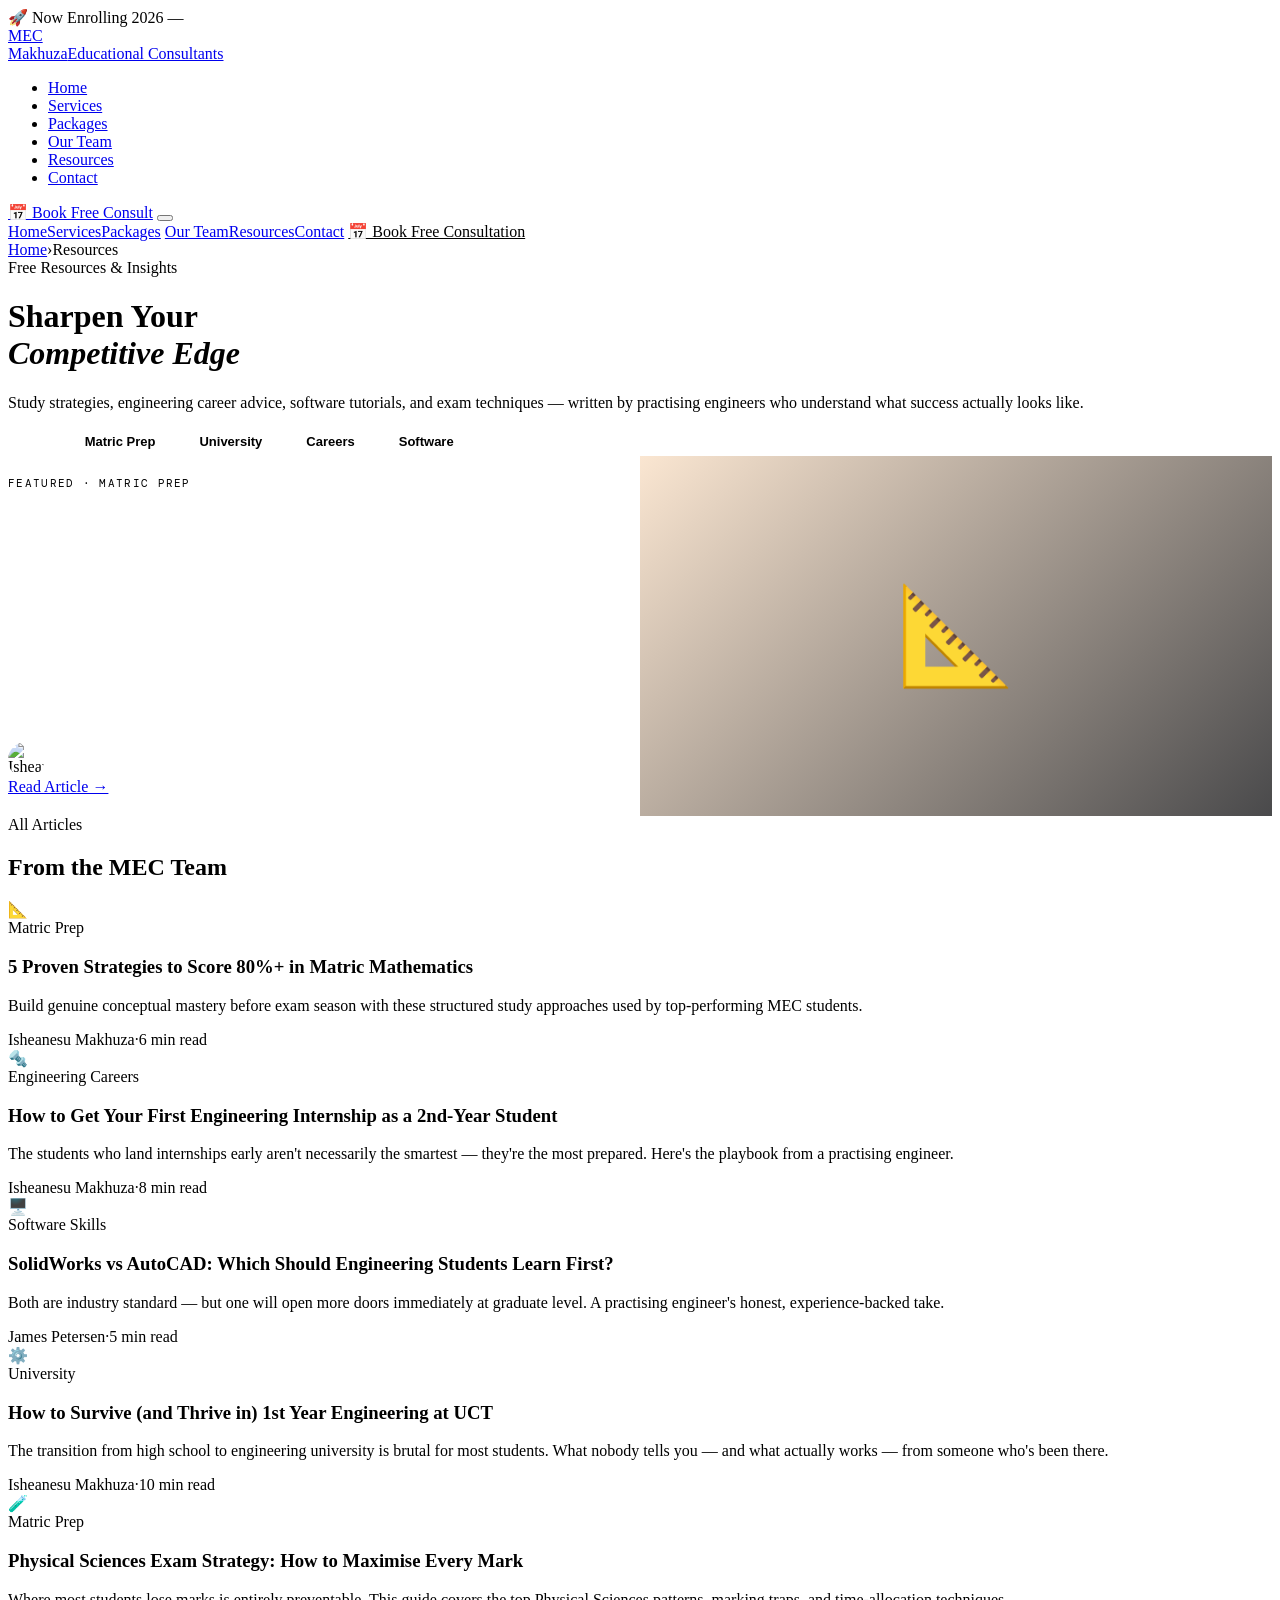
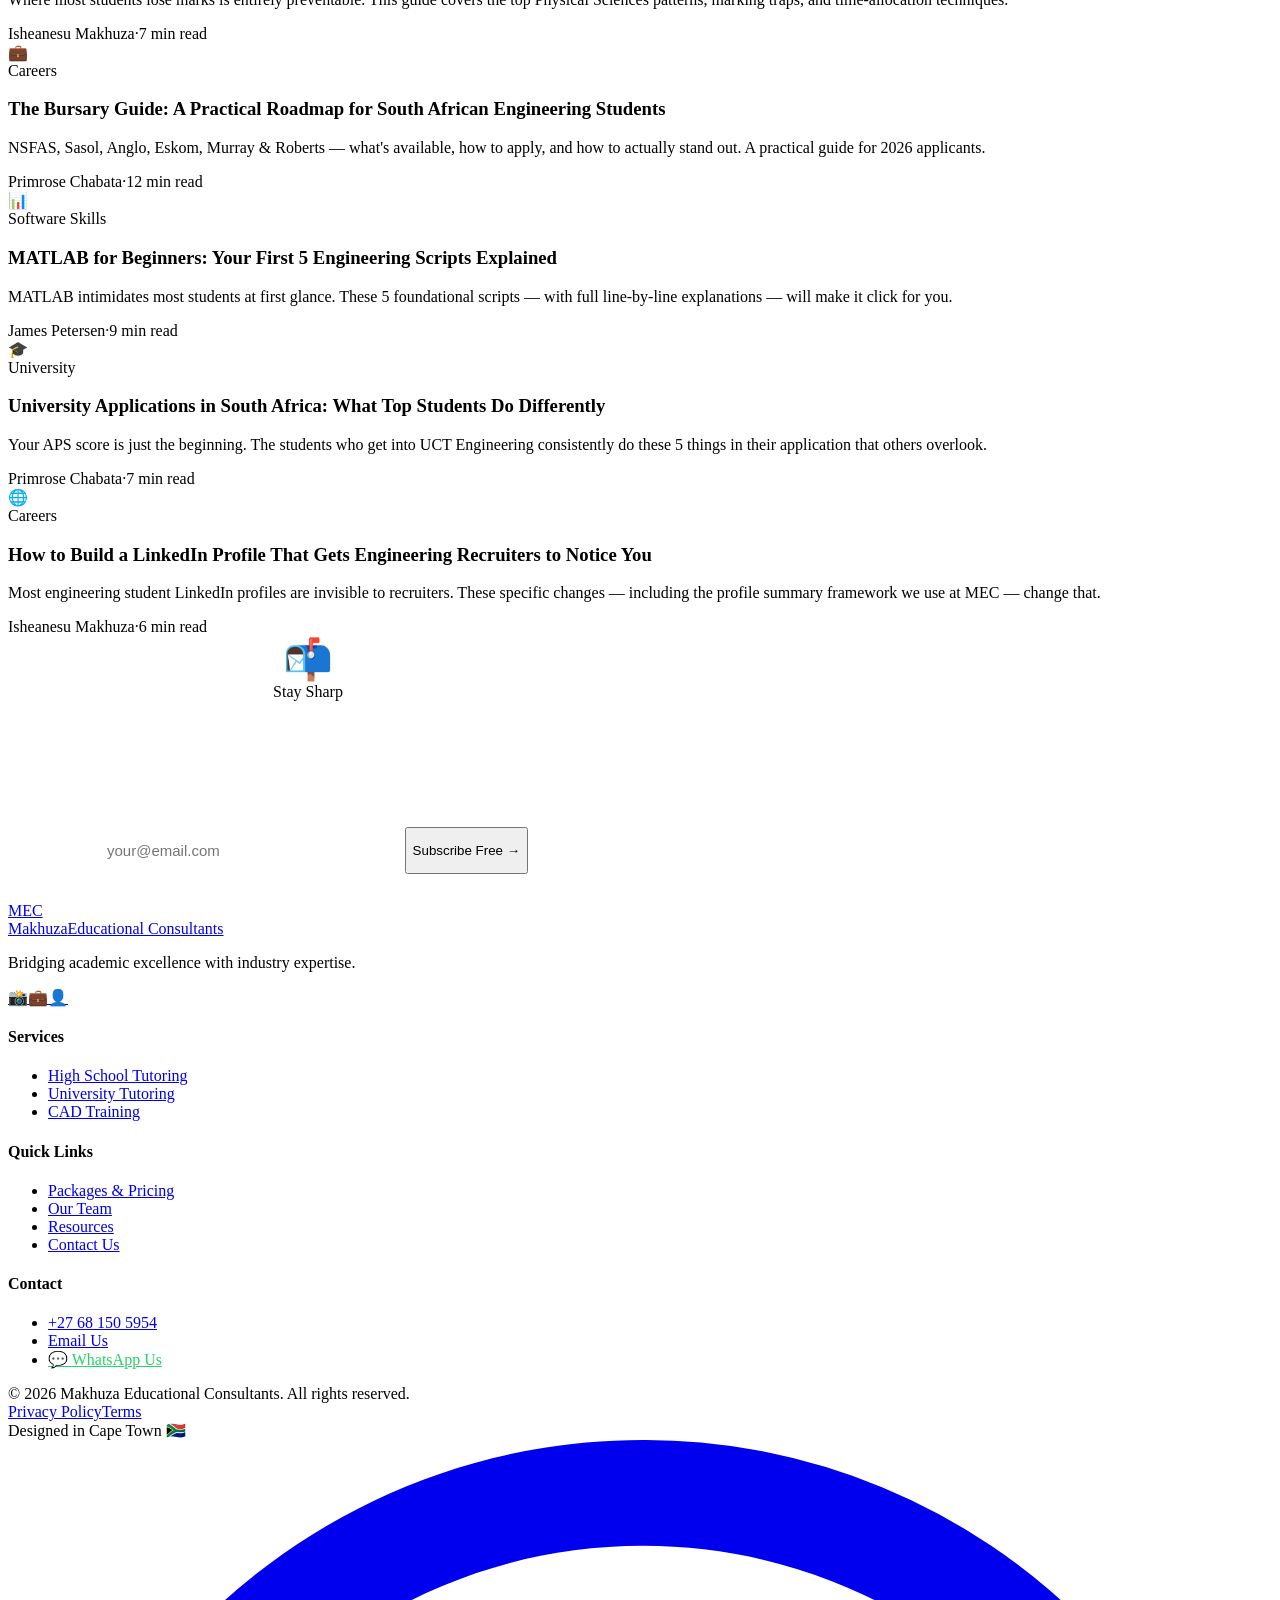
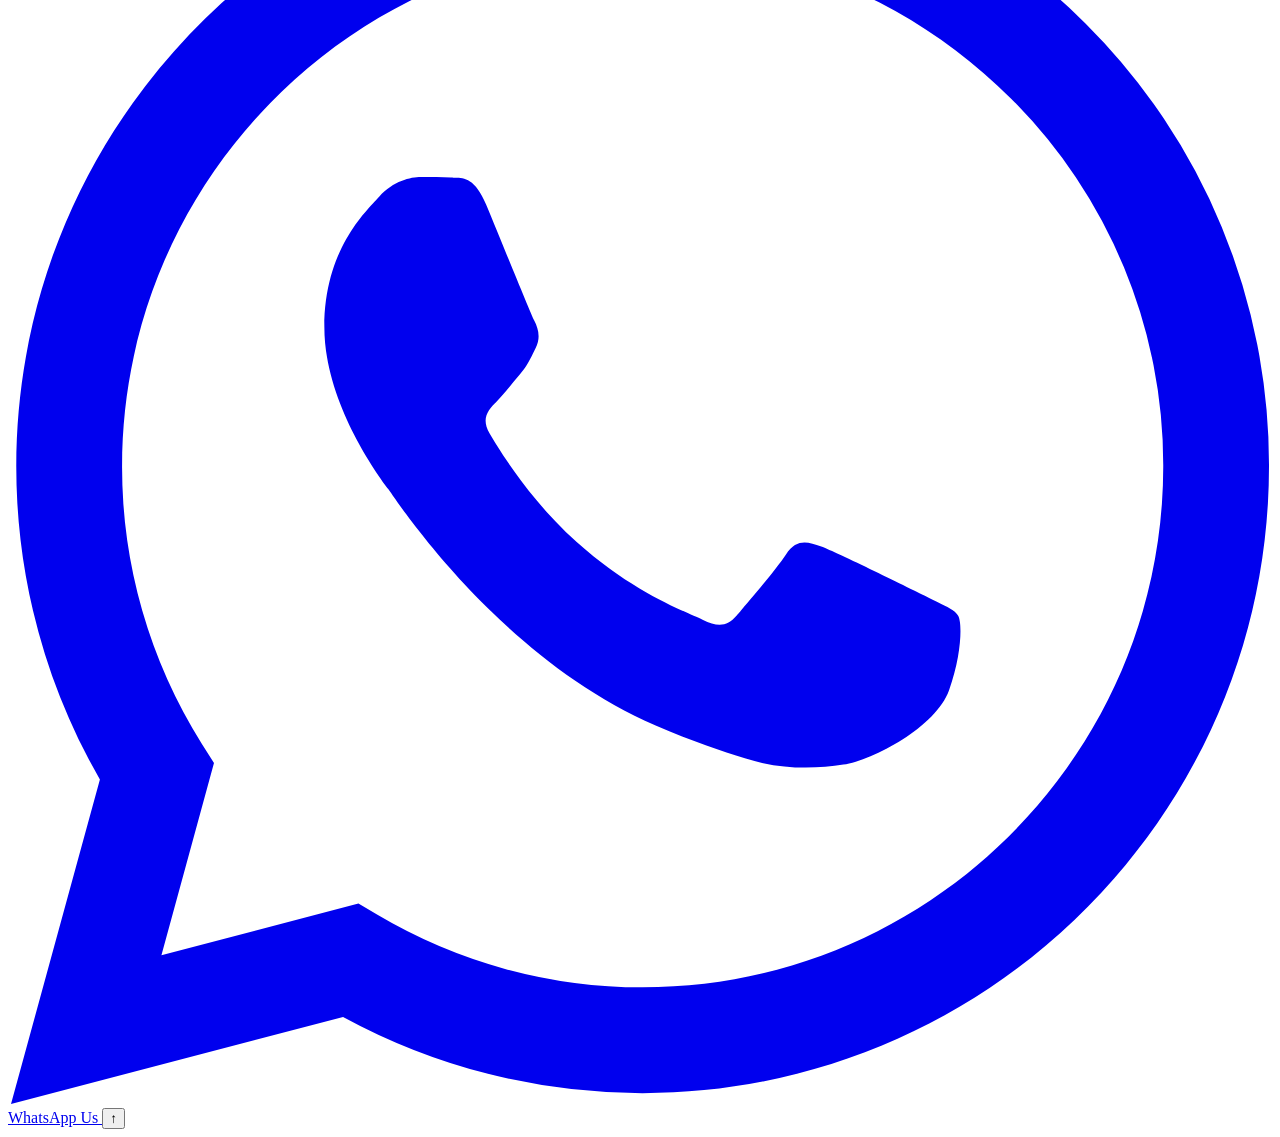
==== blog.html @ 006d5409 "Add files via upload" ====
<!DOCTYPE html>
<html lang="en">
<head>
  <meta charset="UTF-8" /><meta name="viewport" content="width=device-width, initial-scale=1.0" />
  <title>Resources &amp; Insights | Makhuza Educational Consultants — STEM Study Guides</title>
  <meta name="description" content="Free STEM study guides, engineering career advice, exam strategies, and CAD tutorials from the MEC team of practising engineers. Helping South African students achieve more." />
  <link rel="canonical" href="https://makhuzaeducational.com/blog.html" />
  <link rel="preconnect" href="https://fonts.googleapis.com" /><link rel="preconnect" href="https://fonts.gstatic.com" crossorigin />
  <link href="https://fonts.googleapis.com/css2?family=Cormorant+Garamond:ital,wght@0,300;0,400;0,600;0,700;1,400;1,600&family=DM+Sans:opsz,wght@9..40,300;9..40,400;9..40,500;9..40,600&family=DM+Mono:wght@400;500&display=swap" rel="stylesheet" />
  <link rel="stylesheet" href="assets/css/style.css" />
</head>
<body>

<div class="notice-bar">🚀 Now Enrolling 2026 — <a href="contact.html" style="color:white;font-weight:700;text-decoration:underline">Book your free consultation →</a></div>

<nav id="navbar" aria-label="Main navigation">
  <div class="container nav-inner">
    <a href="index.html" class="nav-logo"><span class="logo-mark">MEC</span><div class="logo-text"><span class="logo-name">Makhuza</span><span class="logo-tag">Educational Consultants</span></div></a>
    <ul class="nav-links" role="list">
      <li><a href="index.html">Home</a></li><li><a href="services.html">Services</a></li>
      <li><a href="packages.html">Packages</a></li><li><a href="team.html">Our Team</a></li>
      <li><a href="blog.html" class="active">Resources</a></li><li><a href="contact.html">Contact</a></li>
    </ul>
    <a href="contact.html" class="nav-cta">📅 Book Free Consult</a>
    <button class="nav-toggle" aria-label="Open menu"><span></span><span></span><span></span></button>
  </div>
</nav>
<div class="nav-drawer" role="dialog">
  <a href="index.html">Home</a><a href="services.html">Services</a><a href="packages.html">Packages</a>
  <a href="team.html">Our Team</a><a href="blog.html">Resources</a><a href="contact.html">Contact</a>
  <a href="contact.html" style="color:var(--amber);margin-top:1rem">📅 Book Free Consultation</a>
</div>

<main>

  <header class="page-header">
    <div class="container page-header-inner">
      <nav class="breadcrumb"><a href="index.html">Home</a><span class="breadcrumb-sep">›</span><span>Resources</span></nav>
      <span class="label">Free Resources &amp; Insights</span>
      <h1>Sharpen Your<br><em style="font-style:italic;color:var(--amber)">Competitive Edge</em></h1>
      <p>Study strategies, engineering career advice, software tutorials, and exam techniques — written by practising engineers who understand what success actually looks like.</p>
    </div>
  </header>

  <!-- FILTER TAGS -->
  <div style="background:var(--white);border-bottom:1px solid var(--border);padding:var(--s2) 0;position:sticky;top:65px;z-index:100">
    <div class="container" style="display:flex;align-items:center;gap:0.75rem;flex-wrap:wrap">
      <button onclick="filterPosts('all')" class="blog-filter active" style="padding:0.4rem 1rem;border-radius:var(--r-full);border:1.5px solid var(--border);font-size:0.8125rem;font-weight:600;cursor:pointer;background:var(--charcoal);color:white;transition:all var(--t)">All</button>
      <button onclick="filterPosts('matric')" class="blog-filter" style="padding:0.4rem 1rem;border-radius:var(--r-full);border:1.5px solid var(--border);font-size:0.8125rem;font-weight:600;cursor:pointer;background:white;color:var(--text);transition:all var(--t)">Matric Prep</button>
      <button onclick="filterPosts('university')" class="blog-filter" style="padding:0.4rem 1rem;border-radius:var(--r-full);border:1.5px solid var(--border);font-size:0.8125rem;font-weight:600;cursor:pointer;background:white;color:var(--text);transition:all var(--t)">University</button>
      <button onclick="filterPosts('career')" class="blog-filter" style="padding:0.4rem 1rem;border-radius:var(--r-full);border:1.5px solid var(--border);font-size:0.8125rem;font-weight:600;cursor:pointer;background:white;color:var(--text);transition:all var(--t)">Careers</button>
      <button onclick="filterPosts('software')" class="blog-filter" style="padding:0.4rem 1rem;border-radius:var(--r-full);border:1.5px solid var(--border);font-size:0.8125rem;font-weight:600;cursor:pointer;background:white;color:var(--text);transition:all var(--t)">Software</button>
    </div>
  </div>

  <!-- FEATURED ARTICLE -->
  <section class="section section--cream" aria-label="Featured article">
    <div class="container">
      <div class="reveal" style="background:var(--charcoal);border-radius:var(--r-xl);overflow:hidden;display:grid;grid-template-columns:1fr 1fr;min-height:360px">
        <div style="padding:var(--s6);display:flex;flex-direction:column;justify-content:center;gap:var(--s3)">
          <span style="font-family:'DM Mono',monospace;font-size:0.68rem;letter-spacing:0.12em;text-transform:uppercase;color:var(--amber)">Featured · Matric Prep</span>
          <h2 style="color:white;font-size:clamp(1.5rem,3vw,2.2rem)">5 Proven Strategies to Score 80%+ in Matric Mathematics</h2>
          <p style="color:rgba(255,255,255,0.65);line-height:1.7">Stop memorising — start understanding. These structured approaches help students build genuine conceptual mastery before exam season. Written by a UCT-trained engineer who has tutored 200+ students through exactly this challenge.</p>
          <div style="display:flex;align-items:center;gap:var(--s2)">
            <div style="width:36px;height:36px;border-radius:50%;overflow:hidden;background:var(--amber-light)"><img src="https://uploads.onecompiler.io/43n2x9c7u/43n4auxuh/WhatsApp%20Image%202025-06-18%20at%2007.31.44_c8cdc1a1.jpg" alt="Isheanesu Makhuza" style="width:100%;height:100%;object-fit:cover" /></div>
            <div style="font-size:0.8rem"><div style="color:white;font-weight:600">Isheanesu Makhuza</div><div style="color:rgba(255,255,255,0.5)">6 min read · 2026</div></div>
          </div>
          <a href="#" class="btn btn--primary" style="width:fit-content">Read Article →</a>
        </div>
        <div style="background:linear-gradient(135deg,rgba(232,130,26,0.2),rgba(28,28,30,0.8));display:flex;align-items:center;justify-content:center;font-size:6rem">📐</div>
      </div>
    </div>
  </section>

  <!-- ALL ARTICLES GRID -->
  <section class="section" aria-labelledby="articles-heading">
    <div class="container">
      <div class="section-header reveal">
        <span class="label">All Articles</span>
        <div class="section-rule"></div>
        <h2 id="articles-heading">From the MEC Team</h2>
      </div>

      <div class="grid-3" id="blogGrid">

        <article class="blog-card reveal" data-delay="1" data-category="matric">
          <div class="blog-thumb">📐</div>
          <div class="blog-body">
            <span class="blog-tag">Matric Prep</span>
            <h3>5 Proven Strategies to Score 80%+ in Matric Mathematics</h3>
            <p>Build genuine conceptual mastery before exam season with these structured study approaches used by top-performing MEC students.</p>
            <div class="blog-meta"><span>Isheanesu Makhuza</span><span>·</span><span>6 min read</span></div>
          </div>
        </article>

        <article class="blog-card reveal" data-delay="2" data-category="career">
          <div class="blog-thumb">🔩</div>
          <div class="blog-body">
            <span class="blog-tag">Engineering Careers</span>
            <h3>How to Get Your First Engineering Internship as a 2nd-Year Student</h3>
            <p>The students who land internships early aren't necessarily the smartest — they're the most prepared. Here's the playbook from a practising engineer.</p>
            <div class="blog-meta"><span>Isheanesu Makhuza</span><span>·</span><span>8 min read</span></div>
          </div>
        </article>

        <article class="blog-card reveal" data-delay="3" data-category="software">
          <div class="blog-thumb">🖥️</div>
          <div class="blog-body">
            <span class="blog-tag">Software Skills</span>
            <h3>SolidWorks vs AutoCAD: Which Should Engineering Students Learn First?</h3>
            <p>Both are industry standard — but one will open more doors immediately at graduate level. A practising engineer's honest, experience-backed take.</p>
            <div class="blog-meta"><span>James Petersen</span><span>·</span><span>5 min read</span></div>
          </div>
        </article>

        <article class="blog-card reveal" data-delay="4" data-category="university">
          <div class="blog-thumb">⚙️</div>
          <div class="blog-body">
            <span class="blog-tag">University</span>
            <h3>How to Survive (and Thrive in) 1st Year Engineering at UCT</h3>
            <p>The transition from high school to engineering university is brutal for most students. What nobody tells you — and what actually works — from someone who's been there.</p>
            <div class="blog-meta"><span>Isheanesu Makhuza</span><span>·</span><span>10 min read</span></div>
          </div>
        </article>

        <article class="blog-card reveal" data-delay="5" data-category="matric">
          <div class="blog-thumb">🧪</div>
          <div class="blog-body">
            <span class="blog-tag">Matric Prep</span>
            <h3>Physical Sciences Exam Strategy: How to Maximise Every Mark</h3>
            <p>Where most students lose marks is entirely preventable. This guide covers the top Physical Sciences patterns, marking traps, and time-allocation techniques.</p>
            <div class="blog-meta"><span>Isheanesu Makhuza</span><span>·</span><span>7 min read</span></div>
          </div>
        </article>

        <article class="blog-card reveal" data-delay="6" data-category="career">
          <div class="blog-thumb">💼</div>
          <div class="blog-body">
            <span class="blog-tag">Careers</span>
            <h3>The Bursary Guide: A Practical Roadmap for South African Engineering Students</h3>
            <p>NSFAS, Sasol, Anglo, Eskom, Murray &amp; Roberts — what's available, how to apply, and how to actually stand out. A practical guide for 2026 applicants.</p>
            <div class="blog-meta"><span>Primrose Chabata</span><span>·</span><span>12 min read</span></div>
          </div>
        </article>

        <article class="blog-card reveal" data-delay="1" data-category="software">
          <div class="blog-thumb">📊</div>
          <div class="blog-body">
            <span class="blog-tag">Software Skills</span>
            <h3>MATLAB for Beginners: Your First 5 Engineering Scripts Explained</h3>
            <p>MATLAB intimidates most students at first glance. These 5 foundational scripts — with full line-by-line explanations — will make it click for you.</p>
            <div class="blog-meta"><span>James Petersen</span><span>·</span><span>9 min read</span></div>
          </div>
        </article>

        <article class="blog-card reveal" data-delay="2" data-category="university">
          <div class="blog-thumb">🎓</div>
          <div class="blog-body">
            <span class="blog-tag">University</span>
            <h3>University Applications in South Africa: What Top Students Do Differently</h3>
            <p>Your APS score is just the beginning. The students who get into UCT Engineering consistently do these 5 things in their application that others overlook.</p>
            <div class="blog-meta"><span>Primrose Chabata</span><span>·</span><span>7 min read</span></div>
          </div>
        </article>

        <article class="blog-card reveal" data-delay="3" data-category="career">
          <div class="blog-thumb">🌐</div>
          <div class="blog-body">
            <span class="blog-tag">Careers</span>
            <h3>How to Build a LinkedIn Profile That Gets Engineering Recruiters to Notice You</h3>
            <p>Most engineering student LinkedIn profiles are invisible to recruiters. These specific changes — including the profile summary framework we use at MEC — change that.</p>
            <div class="blog-meta"><span>Isheanesu Makhuza</span><span>·</span><span>6 min read</span></div>
          </div>
        </article>

      </div>
    </div>
  </section>

  <!-- NEWSLETTER CTA -->
  <section class="section section--dark" style="padding-block:var(--s6)" aria-label="Newsletter signup">
    <div class="container" style="max-width:600px;text-align:center">
      <div class="reveal">
        <div style="font-size:2.5rem;margin-bottom:var(--s2)">📬</div>
        <span class="label">Stay Sharp</span>
        <h2 style="color:white;margin-bottom:var(--s2)">Get Free Study Resources<br>Straight to Your Inbox</h2>
        <p style="color:rgba(255,255,255,0.65);margin-bottom:var(--s4)">Join 500+ students and parents who receive our monthly study guides, exam prep tips, and career insights — all free, from practising engineers.</p>
        <div style="display:flex;gap:0.75rem;max-width:440px;margin-inline:auto;flex-wrap:wrap">
          <input type="email" placeholder="your@email.com" style="flex:1;min-width:220px;padding:0.875rem 1.125rem;border-radius:var(--r-full);border:1.5px solid rgba(255,255,255,0.2);background:rgba(255,255,255,0.08);color:white;font-size:0.9375rem;outline:none" />
          <button class="btn btn--primary" style="white-space:nowrap" onclick="alert('Thank you! You\'ll receive our next guide shortly.')">Subscribe Free →</button>
        </div>
        <p style="font-size:0.78rem;color:rgba(255,255,255,0.35);margin-top:var(--s2)">No spam. Unsubscribe anytime. We respect your inbox.</p>
      </div>
    </div>
  </section>

</main>

<footer aria-label="Site footer">
  <div class="container">
    <div class="footer-top">
      <div class="footer-brand">
        <a href="index.html" class="nav-logo"><span class="logo-mark">MEC</span><div class="logo-text"><span class="logo-name">Makhuza</span><span class="logo-tag">Educational Consultants</span></div></a>
        <p>Bridging academic excellence with industry expertise.</p>
        <div class="footer-social"><a href="#" aria-label="Instagram">📸</a><a href="#" aria-label="LinkedIn">💼</a><a href="#" aria-label="Facebook">👤</a></div>
      </div>
      <div class="footer-col"><h4>Services</h4><ul><li><a href="services.html">High School Tutoring</a></li><li><a href="services.html">University Tutoring</a></li><li><a href="services.html">CAD Training</a></li></ul></div>
      <div class="footer-col"><h4>Quick Links</h4><ul><li><a href="packages.html">Packages &amp; Pricing</a></li><li><a href="team.html">Our Team</a></li><li><a href="blog.html">Resources</a></li><li><a href="contact.html">Contact Us</a></li></ul></div>
      <div class="footer-col"><h4>Contact</h4><ul><li><a href="tel:+27681505954">+27 68 150 5954</a></li><li><a href="mailto:i.makhuza@rktconsultants.com">Email Us</a></li><li><a href="https://wa.me/27681505954" style="color:#25D366">💬 WhatsApp Us</a></li></ul></div>
    </div>
    <div class="footer-bottom">
      <span>© 2026 Makhuza Educational Consultants. All rights reserved.</span>
      <div style="display:flex;gap:var(--s3)"><a href="#">Privacy Policy</a><a href="#">Terms</a></div>
      <span>Designed in Cape Town 🇿🇦</span>
    </div>
  </div>
</footer>

<a href="https://wa.me/27681505954?text=Hi%2C%20I'd%20like%20to%20enquire%20about%20MEC%20tutoring." class="whatsapp-float" target="_blank" rel="noopener" aria-label="Chat on WhatsApp">
  <svg viewBox="0 0 24 24" fill="currentColor"><path d="M17.472 14.382c-.297-.149-1.758-.867-2.03-.967-.273-.099-.471-.148-.67.15-.197.297-.767.966-.94 1.164-.173.199-.347.223-.644.075-.297-.15-1.255-.463-2.39-1.475-.883-.788-1.48-1.761-1.653-2.059-.173-.297-.018-.458.13-.606.134-.133.298-.347.446-.52.149-.174.198-.298.298-.497.099-.198.05-.371-.025-.52-.075-.149-.669-1.612-.916-2.207-.242-.579-.487-.5-.669-.51-.173-.008-.371-.01-.57-.01-.198 0-.52.074-.792.372-.272.297-1.04 1.016-1.04 2.479 0 1.462 1.065 2.875 1.213 3.074.149.198 2.096 3.2 5.077 4.487.709.306 1.262.489 1.694.625.712.227 1.36.195 1.871.118.571-.085 1.758-.719 2.006-1.413.248-.694.248-1.289.173-1.413-.074-.124-.272-.198-.57-.347m-5.421 7.403h-.004a9.87 9.87 0 01-5.031-1.378l-.361-.214-3.741.982.998-3.648-.235-.374a9.86 9.86 0 01-1.51-5.26c.001-5.45 4.436-9.884 9.888-9.884 2.64 0 5.122 1.03 6.988 2.898a9.825 9.825 0 012.893 6.994c-.003 5.45-4.437 9.884-9.885 9.884m8.413-18.297A11.815 11.815 0 0012.05 0C5.495 0 .16 5.335.157 11.892c0 2.096.547 4.142 1.588 5.945L.057 24l6.305-1.654a11.882 11.882 0 005.683 1.448h.005c6.554 0 11.89-5.335 11.893-11.893a11.821 11.821 0 00-3.48-8.413Z"/></svg>
  WhatsApp Us
</a>
<button class="back-top" aria-label="Back to top">↑</button>
<script>
// Blog category filter
function filterPosts(category) {
  document.querySelectorAll('.blog-filter').forEach(b => {
    b.style.background = 'white'; b.style.color = 'var(--text)'; b.classList.remove('active');
  });
  event.target.style.background = 'var(--charcoal)'; event.target.style.color = 'white';
  document.querySelectorAll('#blogGrid article').forEach(card => {
    card.style.display = (category === 'all' || card.dataset.category === category) ? '' : 'none';
  });
}
</script>
<script src="assets/js/main.js" defer></script>
</body>
</html>
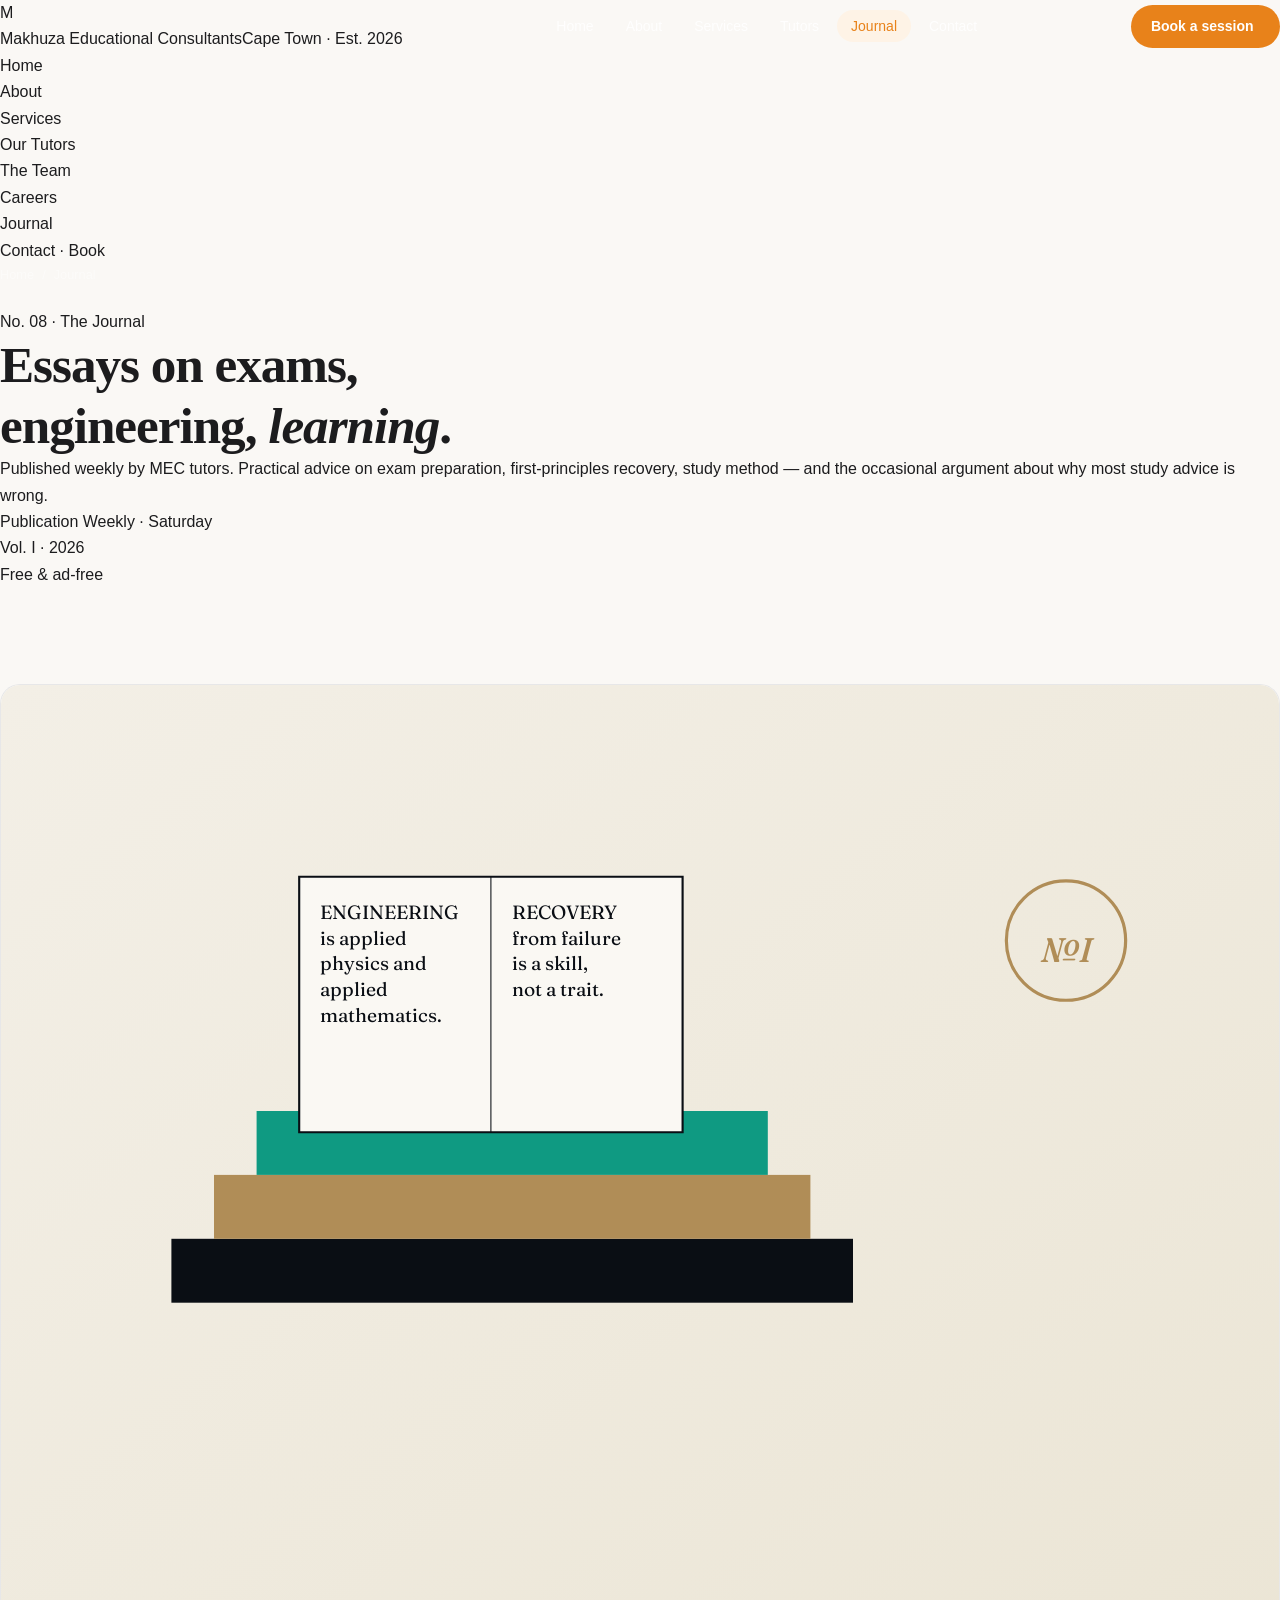
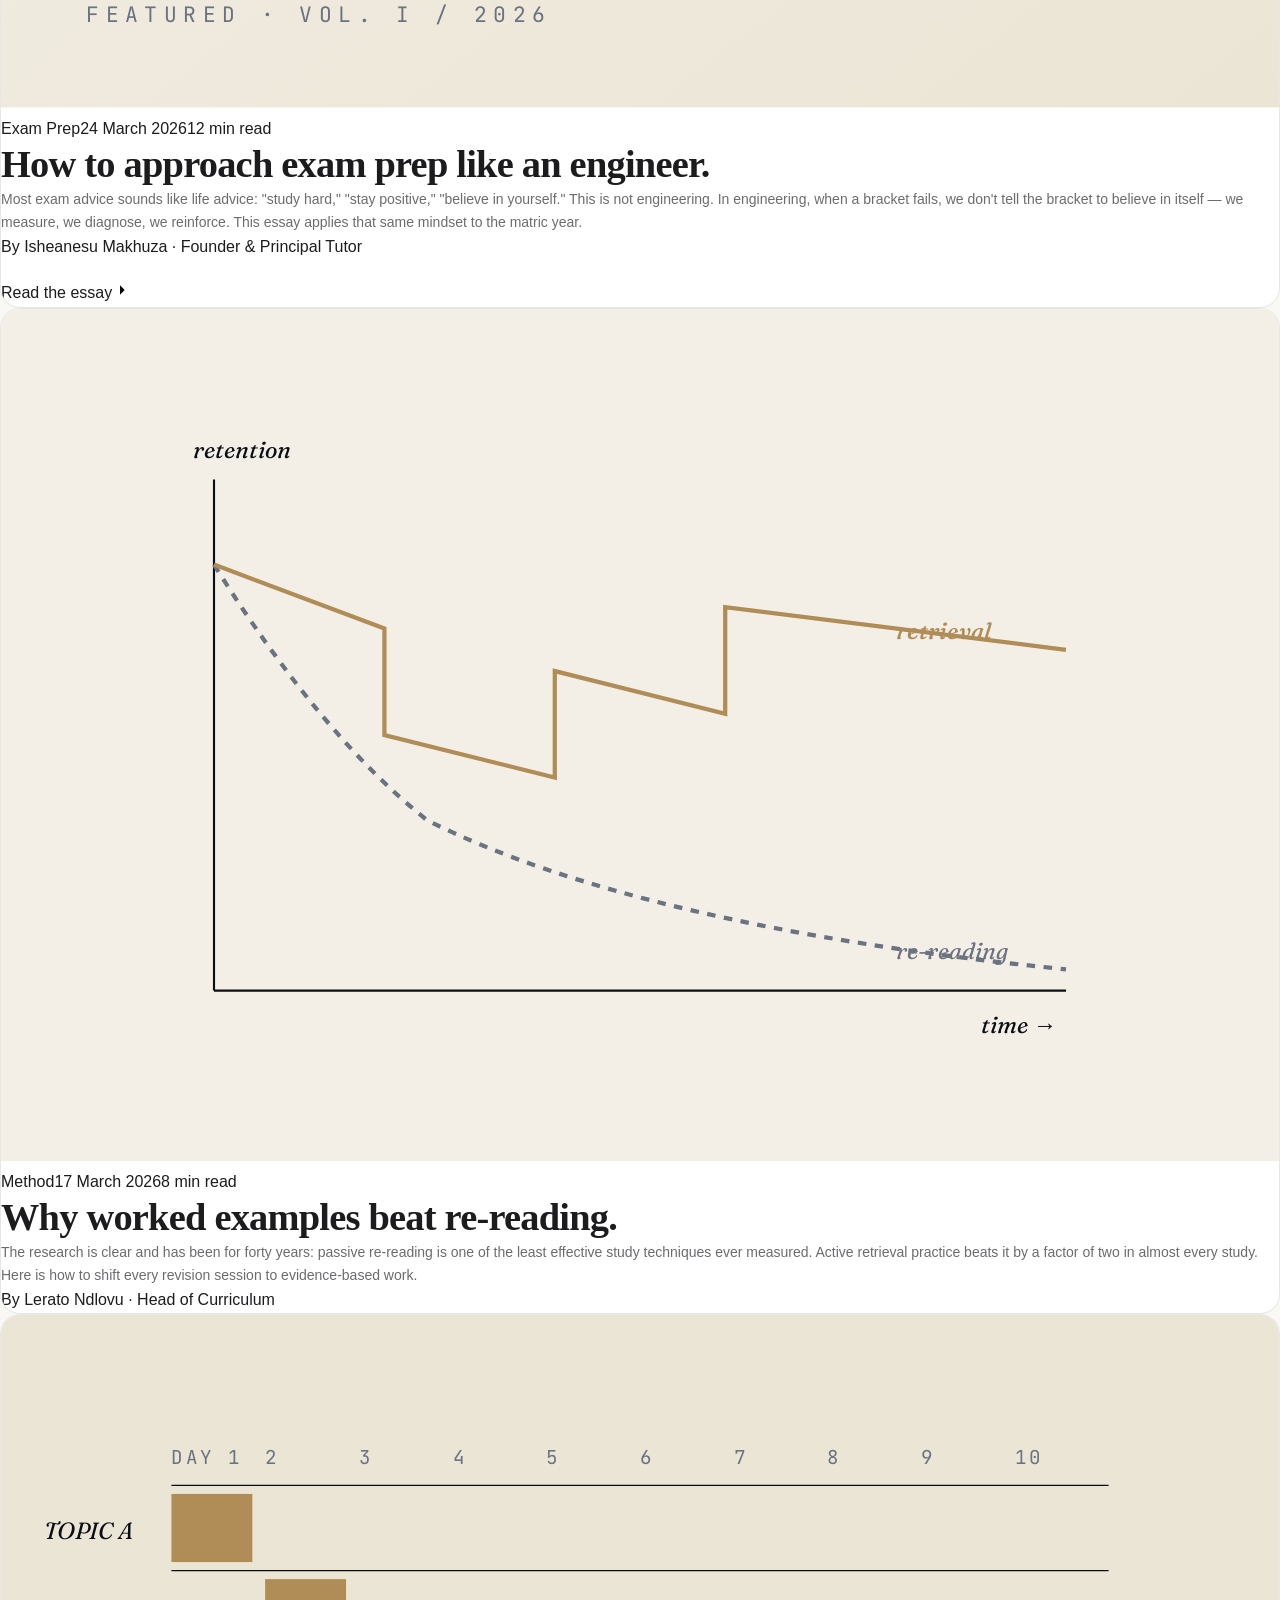
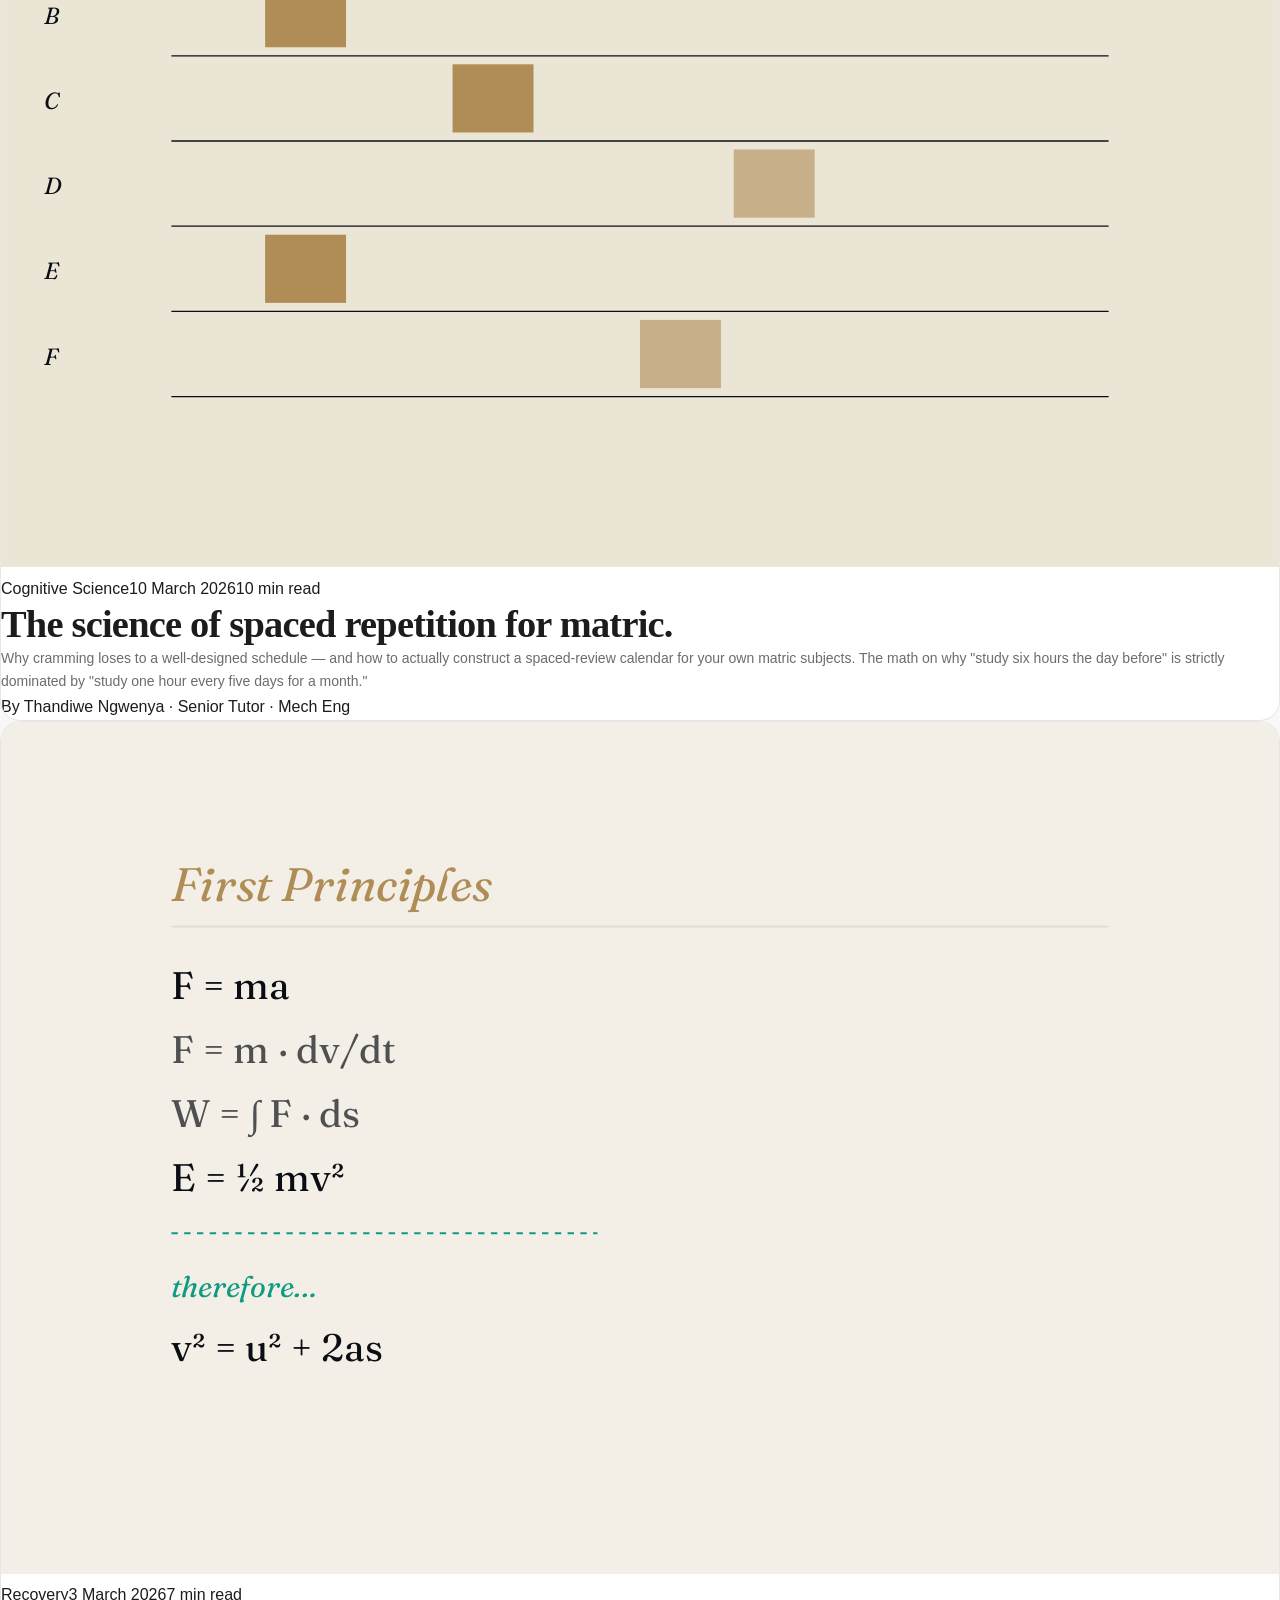
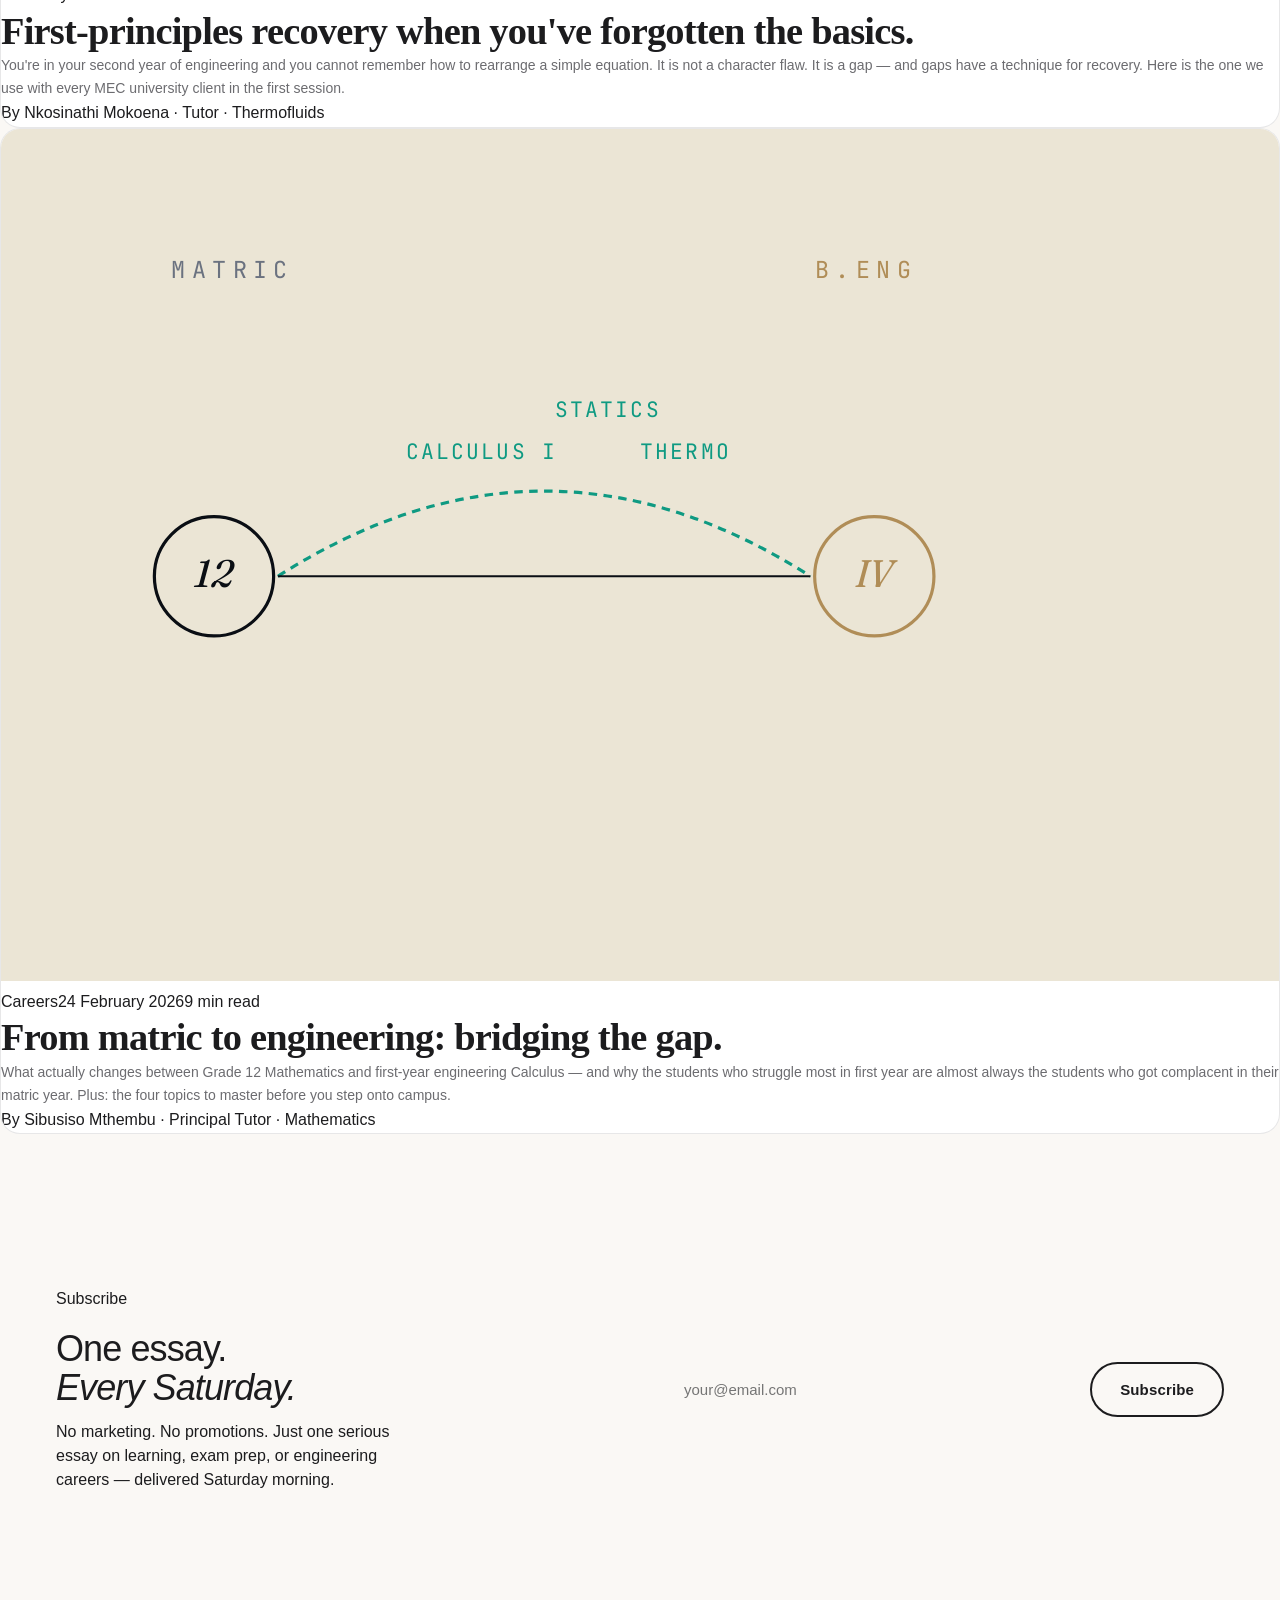
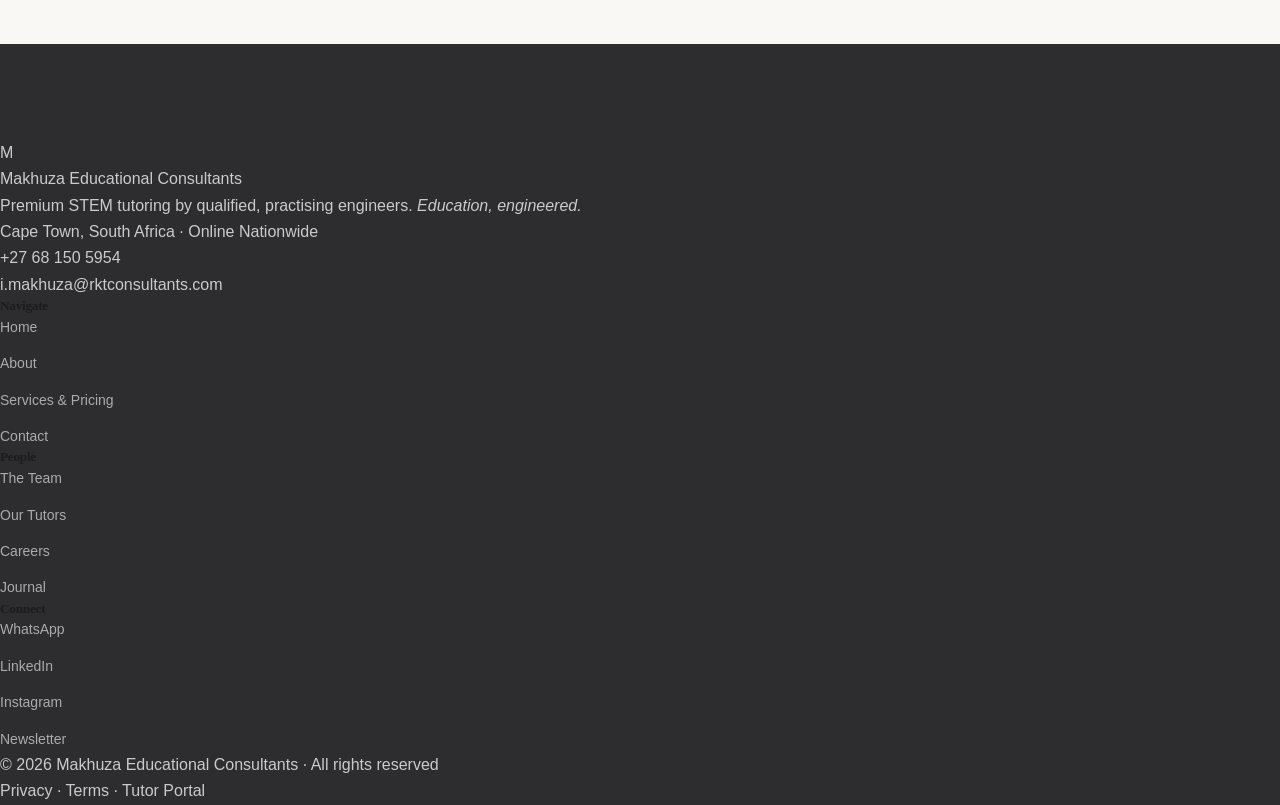
==== commit c35ca38a: "Add files via upload" ====
--- a/blog.html
+++ b/blog.html
@@ -1,238 +1,284 @@
 <!DOCTYPE html>
 <html lang="en">
 <head>
-  <meta charset="UTF-8" /><meta name="viewport" content="width=device-width, initial-scale=1.0" />
-  <title>Resources &amp; Insights | Makhuza Educational Consultants — STEM Study Guides</title>
-  <meta name="description" content="Free STEM study guides, engineering career advice, exam strategies, and CAD tutorials from the MEC team of practising engineers. Helping South African students achieve more." />
-  <link rel="canonical" href="https://makhuzaeducational.com/blog.html" />
-  <link rel="preconnect" href="https://fonts.googleapis.com" /><link rel="preconnect" href="https://fonts.gstatic.com" crossorigin />
-  <link href="https://fonts.googleapis.com/css2?family=Cormorant+Garamond:ital,wght@0,300;0,400;0,600;0,700;1,400;1,600&family=DM+Sans:opsz,wght@9..40,300;9..40,400;9..40,500;9..40,600&family=DM+Mono:wght@400;500&display=swap" rel="stylesheet" />
-  <link rel="stylesheet" href="assets/css/style.css" />
+<meta charset="UTF-8">
+<meta name="viewport" content="width=device-width, initial-scale=1.0">
+<title>Journal — Makhuza Educational Consultants</title>
+<meta name="description" content="Essays on exam preparation, engineering careers, and the cognitive science of learning. Published by the tutors of MEC.">
+<link rel="preconnect" href="https://fonts.googleapis.com">
+<link rel="preconnect" href="https://fonts.gstatic.com" crossorigin>
+<link href="https://fonts.googleapis.com/css2?family=Fraunces:ital,opsz,wght@0,9..144,300..700;1,9..144,400..600&family=Inter:wght@300;400;500;600;700&family=JetBrains+Mono:wght@400;500;600&display=swap" rel="stylesheet">
+<link rel="stylesheet" href="assets/css/style.css">
 </head>
 <body>
 
-<div class="notice-bar">🚀 Now Enrolling 2026 — <a href="contact.html" style="color:white;font-weight:700;text-decoration:underline">Book your free consultation →</a></div>
-
-<nav id="navbar" aria-label="Main navigation">
-  <div class="container nav-inner">
-    <a href="index.html" class="nav-logo"><span class="logo-mark">MEC</span><div class="logo-text"><span class="logo-name">Makhuza</span><span class="logo-tag">Educational Consultants</span></div></a>
-    <ul class="nav-links" role="list">
-      <li><a href="index.html">Home</a></li><li><a href="services.html">Services</a></li>
-      <li><a href="packages.html">Packages</a></li><li><a href="team.html">Our Team</a></li>
-      <li><a href="blog.html" class="active">Resources</a></li><li><a href="contact.html">Contact</a></li>
-    </ul>
-    <a href="contact.html" class="nav-cta">📅 Book Free Consult</a>
-    <button class="nav-toggle" aria-label="Open menu"><span></span><span></span><span></span></button>
-  </div>
-</nav>
-<div class="nav-drawer" role="dialog">
-  <a href="index.html">Home</a><a href="services.html">Services</a><a href="packages.html">Packages</a>
-  <a href="team.html">Our Team</a><a href="blog.html">Resources</a><a href="contact.html">Contact</a>
-  <a href="contact.html" style="color:var(--amber);margin-top:1rem">📅 Book Free Consultation</a>
-</div>
-
-<main>
-
-  <header class="page-header">
-    <div class="container page-header-inner">
-      <nav class="breadcrumb"><a href="index.html">Home</a><span class="breadcrumb-sep">›</span><span>Resources</span></nav>
-      <span class="label">Free Resources &amp; Insights</span>
-      <h1>Sharpen Your<br><em style="font-style:italic;color:var(--amber)">Competitive Edge</em></h1>
-      <p>Study strategies, engineering career advice, software tutorials, and exam techniques — written by practising engineers who understand what success actually looks like.</p>
-    </div>
-  </header>
-
-  <!-- FILTER TAGS -->
-  <div style="background:var(--white);border-bottom:1px solid var(--border);padding:var(--s2) 0;position:sticky;top:65px;z-index:100">
-    <div class="container" style="display:flex;align-items:center;gap:0.75rem;flex-wrap:wrap">
-      <button onclick="filterPosts('all')" class="blog-filter active" style="padding:0.4rem 1rem;border-radius:var(--r-full);border:1.5px solid var(--border);font-size:0.8125rem;font-weight:600;cursor:pointer;background:var(--charcoal);color:white;transition:all var(--t)">All</button>
-      <button onclick="filterPosts('matric')" class="blog-filter" style="padding:0.4rem 1rem;border-radius:var(--r-full);border:1.5px solid var(--border);font-size:0.8125rem;font-weight:600;cursor:pointer;background:white;color:var(--text);transition:all var(--t)">Matric Prep</button>
-      <button onclick="filterPosts('university')" class="blog-filter" style="padding:0.4rem 1rem;border-radius:var(--r-full);border:1.5px solid var(--border);font-size:0.8125rem;font-weight:600;cursor:pointer;background:white;color:var(--text);transition:all var(--t)">University</button>
-      <button onclick="filterPosts('career')" class="blog-filter" style="padding:0.4rem 1rem;border-radius:var(--r-full);border:1.5px solid var(--border);font-size:0.8125rem;font-weight:600;cursor:pointer;background:white;color:var(--text);transition:all var(--t)">Careers</button>
-      <button onclick="filterPosts('software')" class="blog-filter" style="padding:0.4rem 1rem;border-radius:var(--r-full);border:1.5px solid var(--border);font-size:0.8125rem;font-weight:600;cursor:pointer;background:white;color:var(--text);transition:all var(--t)">Software</button>
-    </div>
-  </div>
-
-  <!-- FEATURED ARTICLE -->
-  <section class="section section--cream" aria-label="Featured article">
-    <div class="container">
-      <div class="reveal" style="background:var(--charcoal);border-radius:var(--r-xl);overflow:hidden;display:grid;grid-template-columns:1fr 1fr;min-height:360px">
-        <div style="padding:var(--s6);display:flex;flex-direction:column;justify-content:center;gap:var(--s3)">
-          <span style="font-family:'DM Mono',monospace;font-size:0.68rem;letter-spacing:0.12em;text-transform:uppercase;color:var(--amber)">Featured · Matric Prep</span>
-          <h2 style="color:white;font-size:clamp(1.5rem,3vw,2.2rem)">5 Proven Strategies to Score 80%+ in Matric Mathematics</h2>
-          <p style="color:rgba(255,255,255,0.65);line-height:1.7">Stop memorising — start understanding. These structured approaches help students build genuine conceptual mastery before exam season. Written by a UCT-trained engineer who has tutored 200+ students through exactly this challenge.</p>
-          <div style="display:flex;align-items:center;gap:var(--s2)">
-            <div style="width:36px;height:36px;border-radius:50%;overflow:hidden;background:var(--amber-light)"><img src="https://uploads.onecompiler.io/43n2x9c7u/43n4auxuh/WhatsApp%20Image%202025-06-18%20at%2007.31.44_c8cdc1a1.jpg" alt="Isheanesu Makhuza" style="width:100%;height:100%;object-fit:cover" /></div>
-            <div style="font-size:0.8rem"><div style="color:white;font-weight:600">Isheanesu Makhuza</div><div style="color:rgba(255,255,255,0.5)">6 min read · 2026</div></div>
+<header class="nav" id="nav">
+  <div class="nav-inner">
+    <a href="index.html" class="nav-brand">
+      <div class="nav-mark">M</div>
+      <div class="nav-brand-text"><span class="nav-brand-name">Makhuza Educational Consultants</span><span class="nav-brand-tag">Cape Town · Est. 2026</span></div>
+    </a>
+    <nav><ul class="nav-links">
+      <li><a href="index.html">Home</a></li><li><a href="about.html">About</a></li><li><a href="services.html">Services</a></li>
+      <li><a href="tutors.html">Tutors</a></li><li><a href="blog.html" class="active">Journal</a></li><li><a href="contact.html">Contact</a></li>
+    </ul></nav>
+    <a href="contact.html" class="nav-cta magnetic"><span>Book a session</span><svg class="ic" viewBox="0 0 24 24"><line x1="5" y1="12" x2="19" y2="12"/><polyline points="12 5 19 12 12 19"/></svg></a>
+    <button class="nav-toggle" aria-label="Menu"><span></span><span></span><span></span></button>
+  </div>
+</header>
+<div class="nav-mobile" id="nav-mobile"><ul><li><a href="index.html">Home</a></li><li><a href="about.html">About</a></li><li><a href="services.html">Services</a></li><li><a href="tutors.html">Our Tutors</a></li><li><a href="team.html">The Team</a></li><li><a href="careers.html">Careers</a></li><li><a href="blog.html">Journal</a></li><li><a href="contact.html">Contact · Book</a></li></ul></div>
+
+<section class="page-hero">
+  <div class="wrap">
+    <div class="breadcrumb"><a href="index.html">Home</a> <span class="sep">/</span> <span class="current">Journal</span></div>
+    <div class="page-hero-inner">
+      <div>
+        <span class="eyebrow accent">No. 08 · The Journal</span>
+        <h1>Essays on exams,<br>engineering, <em>learning</em>.</h1>
+        <p class="sub">Published weekly by MEC tutors. Practical advice on exam preparation, first-principles recovery, study method — and the occasional argument about why most study advice is wrong.</p>
+      </div>
+      <div class="page-hero-meta">
+        <span>Publication</span>
+        Weekly · Saturday<br>
+        Vol. I · 2026<br>
+        Free &amp; ad-free
+      </div>
+    </div>
+  </div>
+</section>
+
+<!-- BLOG GRID -->
+<section class="section">
+  <div class="wrap">
+    <div class="blog-grid">
+
+      <!-- FEATURED -->
+      <article class="blog-card blog-featured reveal">
+        <div class="blog-card-img">
+          <svg viewBox="0 0 600 480" xmlns="http://www.w3.org/2000/svg" preserveAspectRatio="xMidYMid slice">
+            <defs><linearGradient id="f1" x1="0%" y1="0%" x2="100%" y2="100%"><stop offset="0%" stop-color="#F3EFE6"/><stop offset="100%" stop-color="#EBE5D5"/></linearGradient></defs>
+            <rect width="600" height="480" fill="url(#f1)"/>
+            <!-- editorial composition: stacked books with an open one -->
+            <g transform="translate(80 100)">
+              <rect x="0" y="160" width="320" height="30" fill="#0A0E14"/>
+              <rect x="20" y="130" width="280" height="30" fill="#B08D57"/>
+              <rect x="40" y="100" width="240" height="30" fill="#0F9A82"/>
+              <!-- open book -->
+              <g transform="translate(60 -10)">
+                <path d="M 0 0 L 180 0 L 180 120 L 0 120 Z" fill="#FAF8F3" stroke="#0A0E14" stroke-width="1"/>
+                <line x1="90" y1="0" x2="90" y2="120" stroke="#0A0E14" stroke-width="0.5"/>
+                <g font-family="Fraunces, serif" font-size="9" fill="#0A0E14">
+                  <text x="10" y="20">ENGINEERING</text>
+                  <text x="10" y="32">is applied</text>
+                  <text x="10" y="44">physics and</text>
+                  <text x="10" y="56">applied</text>
+                  <text x="10" y="68">mathematics.</text>
+                  <text x="100" y="20">RECOVERY</text>
+                  <text x="100" y="32">from failure</text>
+                  <text x="100" y="44">is a skill,</text>
+                  <text x="100" y="56">not a trait.</text>
+                </g>
+              </g>
+            </g>
+            <circle cx="500" cy="120" r="28" fill="none" stroke="#B08D57" stroke-width="1.5"/>
+            <text x="500" y="130" text-anchor="middle" font-family="Fraunces, serif" font-size="16" font-style="italic" font-weight="500" fill="#B08D57">№I</text>
+            <text x="40" y="440" font-family="JetBrains Mono, monospace" font-size="10" letter-spacing="3" fill="#6B7280">FEATURED · VOL. I / 2026</text>
+          </svg>
+        </div>
+        <div>
+          <div class="blog-card-meta"><span class="cat">Exam Prep</span><span>24 March 2026</span><span>12 min read</span></div>
+          <h2 class="blog-card-title">How to approach exam prep like an engineer.</h2>
+          <p class="blog-card-excerpt">Most exam advice sounds like life advice: "study hard," "stay positive," "believe in yourself." This is not engineering. In engineering, when a bracket fails, we don't tell the bracket to believe in itself — we measure, we diagnose, we reinforce. This essay applies that same mindset to the matric year.</p>
+          <div class="blog-card-author">By <span>Isheanesu Makhuza</span> · Founder &amp; Principal Tutor</div>
+          <div style="margin-top:20px;">
+            <a href="#" class="btn-ghost"><span>Read the essay</span><svg class="ic" viewBox="0 0 24 24" style="width:16px;height:16px;"><line x1="5" y1="12" x2="19" y2="12"/><polyline points="12 5 19 12 12 19"/></svg></a>
           </div>
-          <a href="#" class="btn btn--primary" style="width:fit-content">Read Article →</a>
-        </div>
-        <div style="background:linear-gradient(135deg,rgba(232,130,26,0.2),rgba(28,28,30,0.8));display:flex;align-items:center;justify-content:center;font-size:6rem">📐</div>
-      </div>
-    </div>
-  </section>
-
-  <!-- ALL ARTICLES GRID -->
-  <section class="section" aria-labelledby="articles-heading">
-    <div class="container">
-      <div class="section-header reveal">
-        <span class="label">All Articles</span>
-        <div class="section-rule"></div>
-        <h2 id="articles-heading">From the MEC Team</h2>
-      </div>
-
-      <div class="grid-3" id="blogGrid">
-
-        <article class="blog-card reveal" data-delay="1" data-category="matric">
-          <div class="blog-thumb">📐</div>
-          <div class="blog-body">
-            <span class="blog-tag">Matric Prep</span>
-            <h3>5 Proven Strategies to Score 80%+ in Matric Mathematics</h3>
-            <p>Build genuine conceptual mastery before exam season with these structured study approaches used by top-performing MEC students.</p>
-            <div class="blog-meta"><span>Isheanesu Makhuza</span><span>·</span><span>6 min read</span></div>
-          </div>
-        </article>
-
-        <article class="blog-card reveal" data-delay="2" data-category="career">
-          <div class="blog-thumb">🔩</div>
-          <div class="blog-body">
-            <span class="blog-tag">Engineering Careers</span>
-            <h3>How to Get Your First Engineering Internship as a 2nd-Year Student</h3>
-            <p>The students who land internships early aren't necessarily the smartest — they're the most prepared. Here's the playbook from a practising engineer.</p>
-            <div class="blog-meta"><span>Isheanesu Makhuza</span><span>·</span><span>8 min read</span></div>
-          </div>
-        </article>
-
-        <article class="blog-card reveal" data-delay="3" data-category="software">
-          <div class="blog-thumb">🖥️</div>
-          <div class="blog-body">
-            <span class="blog-tag">Software Skills</span>
-            <h3>SolidWorks vs AutoCAD: Which Should Engineering Students Learn First?</h3>
-            <p>Both are industry standard — but one will open more doors immediately at graduate level. A practising engineer's honest, experience-backed take.</p>
-            <div class="blog-meta"><span>James Petersen</span><span>·</span><span>5 min read</span></div>
-          </div>
-        </article>
-
-        <article class="blog-card reveal" data-delay="4" data-category="university">
-          <div class="blog-thumb">⚙️</div>
-          <div class="blog-body">
-            <span class="blog-tag">University</span>
-            <h3>How to Survive (and Thrive in) 1st Year Engineering at UCT</h3>
-            <p>The transition from high school to engineering university is brutal for most students. What nobody tells you — and what actually works — from someone who's been there.</p>
-            <div class="blog-meta"><span>Isheanesu Makhuza</span><span>·</span><span>10 min read</span></div>
-          </div>
-        </article>
-
-        <article class="blog-card reveal" data-delay="5" data-category="matric">
-          <div class="blog-thumb">🧪</div>
-          <div class="blog-body">
-            <span class="blog-tag">Matric Prep</span>
-            <h3>Physical Sciences Exam Strategy: How to Maximise Every Mark</h3>
-            <p>Where most students lose marks is entirely preventable. This guide covers the top Physical Sciences patterns, marking traps, and time-allocation techniques.</p>
-            <div class="blog-meta"><span>Isheanesu Makhuza</span><span>·</span><span>7 min read</span></div>
-          </div>
-        </article>
-
-        <article class="blog-card reveal" data-delay="6" data-category="career">
-          <div class="blog-thumb">💼</div>
-          <div class="blog-body">
-            <span class="blog-tag">Careers</span>
-            <h3>The Bursary Guide: A Practical Roadmap for South African Engineering Students</h3>
-            <p>NSFAS, Sasol, Anglo, Eskom, Murray &amp; Roberts — what's available, how to apply, and how to actually stand out. A practical guide for 2026 applicants.</p>
-            <div class="blog-meta"><span>Primrose Chabata</span><span>·</span><span>12 min read</span></div>
-          </div>
-        </article>
-
-        <article class="blog-card reveal" data-delay="1" data-category="software">
-          <div class="blog-thumb">📊</div>
-          <div class="blog-body">
-            <span class="blog-tag">Software Skills</span>
-            <h3>MATLAB for Beginners: Your First 5 Engineering Scripts Explained</h3>
-            <p>MATLAB intimidates most students at first glance. These 5 foundational scripts — with full line-by-line explanations — will make it click for you.</p>
-            <div class="blog-meta"><span>James Petersen</span><span>·</span><span>9 min read</span></div>
-          </div>
-        </article>
-
-        <article class="blog-card reveal" data-delay="2" data-category="university">
-          <div class="blog-thumb">🎓</div>
-          <div class="blog-body">
-            <span class="blog-tag">University</span>
-            <h3>University Applications in South Africa: What Top Students Do Differently</h3>
-            <p>Your APS score is just the beginning. The students who get into UCT Engineering consistently do these 5 things in their application that others overlook.</p>
-            <div class="blog-meta"><span>Primrose Chabata</span><span>·</span><span>7 min read</span></div>
-          </div>
-        </article>
-
-        <article class="blog-card reveal" data-delay="3" data-category="career">
-          <div class="blog-thumb">🌐</div>
-          <div class="blog-body">
-            <span class="blog-tag">Careers</span>
-            <h3>How to Build a LinkedIn Profile That Gets Engineering Recruiters to Notice You</h3>
-            <p>Most engineering student LinkedIn profiles are invisible to recruiters. These specific changes — including the profile summary framework we use at MEC — change that.</p>
-            <div class="blog-meta"><span>Isheanesu Makhuza</span><span>·</span><span>6 min read</span></div>
-          </div>
-        </article>
-
-      </div>
-    </div>
-  </section>
-
-  <!-- NEWSLETTER CTA -->
-  <section class="section section--dark" style="padding-block:var(--s6)" aria-label="Newsletter signup">
-    <div class="container" style="max-width:600px;text-align:center">
-      <div class="reveal">
-        <div style="font-size:2.5rem;margin-bottom:var(--s2)">📬</div>
-        <span class="label">Stay Sharp</span>
-        <h2 style="color:white;margin-bottom:var(--s2)">Get Free Study Resources<br>Straight to Your Inbox</h2>
-        <p style="color:rgba(255,255,255,0.65);margin-bottom:var(--s4)">Join 500+ students and parents who receive our monthly study guides, exam prep tips, and career insights — all free, from practising engineers.</p>
-        <div style="display:flex;gap:0.75rem;max-width:440px;margin-inline:auto;flex-wrap:wrap">
-          <input type="email" placeholder="your@email.com" style="flex:1;min-width:220px;padding:0.875rem 1.125rem;border-radius:var(--r-full);border:1.5px solid rgba(255,255,255,0.2);background:rgba(255,255,255,0.08);color:white;font-size:0.9375rem;outline:none" />
-          <button class="btn btn--primary" style="white-space:nowrap" onclick="alert('Thank you! You\'ll receive our next guide shortly.')">Subscribe Free →</button>
-        </div>
-        <p style="font-size:0.78rem;color:rgba(255,255,255,0.35);margin-top:var(--s2)">No spam. Unsubscribe anytime. We respect your inbox.</p>
-      </div>
-    </div>
-  </section>
-
-</main>
-
-<footer aria-label="Site footer">
-  <div class="container">
-    <div class="footer-top">
-      <div class="footer-brand">
-        <a href="index.html" class="nav-logo"><span class="logo-mark">MEC</span><div class="logo-text"><span class="logo-name">Makhuza</span><span class="logo-tag">Educational Consultants</span></div></a>
-        <p>Bridging academic excellence with industry expertise.</p>
-        <div class="footer-social"><a href="#" aria-label="Instagram">📸</a><a href="#" aria-label="LinkedIn">💼</a><a href="#" aria-label="Facebook">👤</a></div>
-      </div>
-      <div class="footer-col"><h4>Services</h4><ul><li><a href="services.html">High School Tutoring</a></li><li><a href="services.html">University Tutoring</a></li><li><a href="services.html">CAD Training</a></li></ul></div>
-      <div class="footer-col"><h4>Quick Links</h4><ul><li><a href="packages.html">Packages &amp; Pricing</a></li><li><a href="team.html">Our Team</a></li><li><a href="blog.html">Resources</a></li><li><a href="contact.html">Contact Us</a></li></ul></div>
-      <div class="footer-col"><h4>Contact</h4><ul><li><a href="tel:+27681505954">+27 68 150 5954</a></li><li><a href="mailto:i.makhuza@rktconsultants.com">Email Us</a></li><li><a href="https://wa.me/27681505954" style="color:#25D366">💬 WhatsApp Us</a></li></ul></div>
-    </div>
-    <div class="footer-bottom">
-      <span>© 2026 Makhuza Educational Consultants. All rights reserved.</span>
-      <div style="display:flex;gap:var(--s3)"><a href="#">Privacy Policy</a><a href="#">Terms</a></div>
-      <span>Designed in Cape Town 🇿🇦</span>
-    </div>
+        </div>
+      </article>
+
+      <!-- REGULAR 1 -->
+      <article class="blog-card reveal">
+        <div class="blog-card-img">
+          <svg viewBox="0 0 600 400" xmlns="http://www.w3.org/2000/svg" preserveAspectRatio="xMidYMid slice">
+            <rect width="600" height="400" fill="#F3EFE6"/>
+            <!-- retrieval practice chart -->
+            <g transform="translate(100 80)" font-family="Fraunces, serif" fill="#0A0E14">
+              <line x1="0" y1="240" x2="400" y2="240" stroke="#0A0E14" stroke-width="1"/>
+              <line x1="0" y1="0" x2="0" y2="240" stroke="#0A0E14" stroke-width="1"/>
+              <!-- curves -->
+              <path d="M 0 40 Q 50 120 100 160 Q 200 210 400 230" fill="none" stroke="#6B7280" stroke-width="2" stroke-dasharray="4 4"/>
+              <path d="M 0 40 L 80 70 L 80 120 L 160 140 L 160 90 L 240 110 L 240 60 L 400 80" fill="none" stroke="#B08D57" stroke-width="2"/>
+              <text x="320" y="225" font-size="11" fill="#6B7280" font-style="italic">re-reading</text>
+              <text x="320" y="75" font-size="11" fill="#B08D57" font-style="italic" font-weight="500">retrieval</text>
+              <text x="-10" y="-10" font-size="11" font-style="italic">retention</text>
+              <text x="360" y="260" font-size="11" font-style="italic">time →</text>
+            </g>
+          </svg>
+        </div>
+        <div>
+          <div class="blog-card-meta"><span class="cat">Method</span><span>17 March 2026</span><span>8 min read</span></div>
+          <h2 class="blog-card-title">Why worked examples beat re-reading.</h2>
+          <p class="blog-card-excerpt">The research is clear and has been for forty years: passive re-reading is one of the least effective study techniques ever measured. Active retrieval practice beats it by a factor of two in almost every study. Here is how to shift every revision session to evidence-based work.</p>
+          <div class="blog-card-author">By <span>Lerato Ndlovu</span> · Head of Curriculum</div>
+        </div>
+      </article>
+
+      <!-- REGULAR 2 -->
+      <article class="blog-card reveal reveal-delay-1">
+        <div class="blog-card-img">
+          <svg viewBox="0 0 600 400" xmlns="http://www.w3.org/2000/svg" preserveAspectRatio="xMidYMid slice">
+            <rect width="600" height="400" fill="#EBE5D5"/>
+            <!-- spaced repetition grid -->
+            <g transform="translate(80 80)" fill="none">
+              <g stroke="#0A0E14" stroke-width="0.6">
+                <line x1="0" y1="0" x2="440" y2="0"/>
+                <line x1="0" y1="40" x2="440" y2="40"/>
+                <line x1="0" y1="80" x2="440" y2="80"/>
+                <line x1="0" y1="120" x2="440" y2="120"/>
+                <line x1="0" y1="160" x2="440" y2="160"/>
+                <line x1="0" y1="200" x2="440" y2="200"/>
+                <line x1="0" y1="240" x2="440" y2="240"/>
+              </g>
+              <g fill="#B08D57">
+                <rect x="0" y="4" width="38" height="32"/>
+                <rect x="44" y="44" width="38" height="32"/>
+                <rect x="132" y="84" width="38" height="32"/>
+                <rect x="264" y="124" width="38" height="32" opacity="0.6"/>
+                <rect x="44" y="164" width="38" height="32"/>
+                <rect x="220" y="204" width="38" height="32" opacity="0.6"/>
+              </g>
+              <g font-family="JetBrains Mono, monospace" font-size="9" fill="#6B7280" letter-spacing="1">
+                <text x="0" y="-10">DAY 1</text>
+                <text x="44" y="-10">2</text>
+                <text x="88" y="-10">3</text>
+                <text x="132" y="-10">4</text>
+                <text x="176" y="-10">5</text>
+                <text x="220" y="-10">6</text>
+                <text x="264" y="-10">7</text>
+                <text x="308" y="-10">8</text>
+                <text x="352" y="-10">9</text>
+                <text x="396" y="-10">10</text>
+              </g>
+              <g font-family="Fraunces, serif" font-size="11" font-style="italic" fill="#0A0E14">
+                <text x="-60" y="25">TOPIC A</text>
+                <text x="-60" y="65">B</text>
+                <text x="-60" y="105">C</text>
+                <text x="-60" y="145">D</text>
+                <text x="-60" y="185">E</text>
+                <text x="-60" y="225">F</text>
+              </g>
+            </g>
+          </svg>
+        </div>
+        <div>
+          <div class="blog-card-meta"><span class="cat">Cognitive Science</span><span>10 March 2026</span><span>10 min read</span></div>
+          <h2 class="blog-card-title">The science of spaced repetition for matric.</h2>
+          <p class="blog-card-excerpt">Why cramming loses to a well-designed schedule — and how to actually construct a spaced-review calendar for your own matric subjects. The math on why "study six hours the day before" is strictly dominated by "study one hour every five days for a month."</p>
+          <div class="blog-card-author">By <span>Thandiwe Ngwenya</span> · Senior Tutor · Mech Eng</div>
+        </div>
+      </article>
+
+      <!-- REGULAR 3 -->
+      <article class="blog-card reveal">
+        <div class="blog-card-img">
+          <svg viewBox="0 0 600 400" xmlns="http://www.w3.org/2000/svg" preserveAspectRatio="xMidYMid slice">
+            <rect width="600" height="400" fill="#F3EFE6"/>
+            <!-- derivation on paper -->
+            <g transform="translate(80 60)" fill="#0A0E14" font-family="Fraunces, serif">
+              <text x="0" y="24" font-size="22" font-style="italic" fill="#B08D57">First Principles</text>
+              <line x1="0" y1="36" x2="440" y2="36" stroke="#E3DED1" stroke-width="1"/>
+              <text x="0" y="70" font-size="18">F = ma</text>
+              <text x="0" y="100" font-size="18" opacity="0.7">F = m · dv/dt</text>
+              <text x="0" y="130" font-size="18" opacity="0.7">W = ∫ F · ds</text>
+              <text x="0" y="160" font-size="18">E = ½ mv²</text>
+              <line x1="0" y1="180" x2="200" y2="180" stroke="#0F9A82" stroke-width="1" stroke-dasharray="3 3"/>
+              <text x="0" y="210" font-size="14" font-style="italic" fill="#0F9A82">therefore…</text>
+              <text x="0" y="240" font-size="18">v² = u² + 2as</text>
+            </g>
+          </svg>
+        </div>
+        <div>
+          <div class="blog-card-meta"><span class="cat">Recovery</span><span>3 March 2026</span><span>7 min read</span></div>
+          <h2 class="blog-card-title">First-principles recovery when you've forgotten the basics.</h2>
+          <p class="blog-card-excerpt">You're in your second year of engineering and you cannot remember how to rearrange a simple equation. It is not a character flaw. It is a gap — and gaps have a technique for recovery. Here is the one we use with every MEC university client in the first session.</p>
+          <div class="blog-card-author">By <span>Nkosinathi Mokoena</span> · Tutor · Thermofluids</div>
+        </div>
+      </article>
+
+      <!-- REGULAR 4 -->
+      <article class="blog-card reveal reveal-delay-1">
+        <div class="blog-card-img">
+          <svg viewBox="0 0 600 400" xmlns="http://www.w3.org/2000/svg" preserveAspectRatio="xMidYMid slice">
+            <rect width="600" height="400" fill="#EBE5D5"/>
+            <g transform="translate(80 70)">
+              <!-- bridge diagram from matric to B.Eng -->
+              <text x="0" y="0" font-family="JetBrains Mono, monospace" font-size="11" letter-spacing="3" fill="#6B7280">MATRIC</text>
+              <text x="350" y="0" text-anchor="end" font-family="JetBrains Mono, monospace" font-size="11" letter-spacing="3" fill="#B08D57">B.ENG</text>
+              <circle cx="20" cy="140" r="28" fill="none" stroke="#0A0E14" stroke-width="1.5"/>
+              <circle cx="330" cy="140" r="28" fill="none" stroke="#B08D57" stroke-width="1.5"/>
+              <text x="20" y="145" text-anchor="middle" font-family="Fraunces, serif" font-size="18" font-style="italic" fill="#0A0E14">12</text>
+              <text x="330" y="145" text-anchor="middle" font-family="Fraunces, serif" font-size="18" font-style="italic" fill="#B08D57">IV</text>
+              <!-- bridge spans -->
+              <path d="M 50 140 Q 175 60 300 140" fill="none" stroke="#0F9A82" stroke-width="1.5" stroke-dasharray="4 3"/>
+              <path d="M 50 140 L 300 140" stroke="#0A0E14" stroke-width="1"/>
+              <g font-family="JetBrains Mono, monospace" font-size="10" letter-spacing="1">
+                <text x="110" y="85" fill="#0F9A82">CALCULUS I</text>
+                <text x="180" y="65" fill="#0F9A82">STATICS</text>
+                <text x="220" y="85" fill="#0F9A82">THERMO</text>
+              </g>
+            </g>
+          </svg>
+        </div>
+        <div>
+          <div class="blog-card-meta"><span class="cat">Careers</span><span>24 February 2026</span><span>9 min read</span></div>
+          <h2 class="blog-card-title">From matric to engineering: bridging the gap.</h2>
+          <p class="blog-card-excerpt">What actually changes between Grade 12 Mathematics and first-year engineering Calculus — and why the students who struggle most in first year are almost always the students who got complacent in their matric year. Plus: the four topics to master before you step onto campus.</p>
+          <div class="blog-card-author">By <span>Sibusiso Mthembu</span> · Principal Tutor · Mathematics</div>
+        </div>
+      </article>
+
+    </div>
+
+    <!-- newsletter CTA -->
+    <div style="margin-top:96px;padding:56px;background:var(--ink);color:var(--warm);display:grid;grid-template-columns:1fr 1fr;gap:48px;align-items:center;" class="newsletter-box reveal">
+      <div>
+        <span class="eyebrow accent" style="color:var(--ochre-l);">Subscribe</span>
+        <h3 style="font-family:var(--serif);font-weight:400;font-size:36px;line-height:1.1;letter-spacing:-.025em;margin:16px 0 12px;color:var(--warm);">One essay.<br><em style="color:var(--ochre-l);font-style:italic;font-weight:500;">Every Saturday.</em></h3>
+        <p style="color:var(--mute-3);max-width:360px;line-height:1.5;font-family:var(--serif);font-weight:300;font-size:16px;">No marketing. No promotions. Just one serious essay on learning, exam prep, or engineering careers — delivered Saturday morning.</p>
+      </div>
+      <form style="display:flex;gap:12px;" onsubmit="event.preventDefault();this.querySelector('button').innerHTML='Subscribed ✓';">
+        <input type="email" required placeholder="your@email.com" style="flex:1;padding:18px 20px;background:transparent;border:1px solid var(--mute);color:var(--warm);font-size:15px;font-family:var(--sans);">
+        <button class="btn" style="background:var(--ochre);color:var(--warm);border-color:var(--ochre);padding:18px 28px;">Subscribe</button>
+      </form>
+    </div>
+
+  </div>
+</section>
+
+<style>
+@media (max-width:760px){.newsletter-box{grid-template-columns:1fr !important;padding:32px !important;}}
+</style>
+
+<footer>
+  <div class="wrap">
+    <div class="footer-grid">
+      <div>
+        <div class="footer-brand-mark"><div class="glyph">M</div><div class="name">Makhuza Educational Consultants</div></div>
+        <p class="footer-tagline">Premium STEM tutoring by qualified, practising engineers. <em>Education, engineered.</em></p>
+        <div class="footer-contact">
+          <div>Cape Town, South Africa · Online Nationwide</div>
+          <div><a href="tel:+27681505954">+27 68 150 5954</a></div>
+          <div><a href="mailto:i.makhuza@rktconsultants.com">i.makhuza@rktconsultants.com</a></div>
+        </div>
+      </div>
+      <div class="footer-col"><h5>Navigate</h5><ul><li><a href="index.html">Home</a></li><li><a href="about.html">About</a></li><li><a href="services.html">Services &amp; Pricing</a></li><li><a href="contact.html">Contact</a></li></ul></div>
+      <div class="footer-col"><h5>People</h5><ul><li><a href="team.html">The Team</a></li><li><a href="tutors.html">Our Tutors</a></li><li><a href="careers.html">Careers</a></li><li><a href="blog.html">Journal</a></li></ul></div>
+      <div class="footer-col"><h5>Connect</h5><ul><li><a href="https://wa.me/27681505954">WhatsApp</a></li><li><a href="#">LinkedIn</a></li><li><a href="#">Instagram</a></li><li><a href="blog.html">Newsletter</a></li></ul></div>
+    </div>
+    <div class="footer-bar"><div>© <span id="year">2026</span> Makhuza Educational Consultants · All rights reserved</div><div><a href="#">Privacy</a> · <a href="#">Terms</a> · <a href="#">Tutor Portal</a></div></div>
   </div>
 </footer>
 
-<a href="https://wa.me/27681505954?text=Hi%2C%20I'd%20like%20to%20enquire%20about%20MEC%20tutoring." class="whatsapp-float" target="_blank" rel="noopener" aria-label="Chat on WhatsApp">
-  <svg viewBox="0 0 24 24" fill="currentColor"><path d="M17.472 14.382c-.297-.149-1.758-.867-2.03-.967-.273-.099-.471-.148-.67.15-.197.297-.767.966-.94 1.164-.173.199-.347.223-.644.075-.297-.15-1.255-.463-2.39-1.475-.883-.788-1.48-1.761-1.653-2.059-.173-.297-.018-.458.13-.606.134-.133.298-.347.446-.52.149-.174.198-.298.298-.497.099-.198.05-.371-.025-.52-.075-.149-.669-1.612-.916-2.207-.242-.579-.487-.5-.669-.51-.173-.008-.371-.01-.57-.01-.198 0-.52.074-.792.372-.272.297-1.04 1.016-1.04 2.479 0 1.462 1.065 2.875 1.213 3.074.149.198 2.096 3.2 5.077 4.487.709.306 1.262.489 1.694.625.712.227 1.36.195 1.871.118.571-.085 1.758-.719 2.006-1.413.248-.694.248-1.289.173-1.413-.074-.124-.272-.198-.57-.347m-5.421 7.403h-.004a9.87 9.87 0 01-5.031-1.378l-.361-.214-3.741.982.998-3.648-.235-.374a9.86 9.86 0 01-1.51-5.26c.001-5.45 4.436-9.884 9.888-9.884 2.64 0 5.122 1.03 6.988 2.898a9.825 9.825 0 012.893 6.994c-.003 5.45-4.437 9.884-9.885 9.884m8.413-18.297A11.815 11.815 0 0012.05 0C5.495 0 .16 5.335.157 11.892c0 2.096.547 4.142 1.588 5.945L.057 24l6.305-1.654a11.882 11.882 0 005.683 1.448h.005c6.554 0 11.89-5.335 11.893-11.893a11.821 11.821 0 00-3.48-8.413Z"/></svg>
-  WhatsApp Us
-</a>
-<button class="back-top" aria-label="Back to top">↑</button>
-<script>
-// Blog category filter
-function filterPosts(category) {
-  document.querySelectorAll('.blog-filter').forEach(b => {
-    b.style.background = 'white'; b.style.color = 'var(--text)'; b.classList.remove('active');
-  });
-  event.target.style.background = 'var(--charcoal)'; event.target.style.color = 'white';
-  document.querySelectorAll('#blogGrid article').forEach(card => {
-    card.style.display = (category === 'all' || card.dataset.category === category) ? '' : 'none';
-  });
-}
-</script>
-<script src="assets/js/main.js" defer></script>
+<script src="assets/js/main.js"></script>
 </body>
 </html>
--- a/assets/css/style.css
+++ b/assets/css/style.css
@@ -0,0 +1,1034 @@
+/* ================================================================
+   MAKHUZA EDUCATIONAL CONSULTANTS — Global Stylesheet v2.0
+   Palette  : Warm White · Deep Charcoal · Amber / Orange
+   Typefaces: Cormorant Garamond (display) · DM Sans (body) · DM Mono (labels)
+   ================================================================ */
+
+/* ─── 1. DESIGN TOKENS ──────────────────────────────────────────── */
+:root {
+  /* Colours */
+  --cream:        #FAF8F5;
+  --white:        #FFFFFF;
+  --charcoal:     #1C1C1E;
+  --charcoal-80:  #2D2D30;
+  --charcoal-60:  #48484A;
+  --amber:        #E8821A;
+  --amber-dark:   #C96C0A;
+  --amber-light:  #FEF3E6;
+  --amber-20:     rgba(232,130,26,0.18);
+  --gold:         #C49A3C;
+  --text:         #1C1C1E;
+  --text-muted:   #6C6C70;
+  --text-light:   #AEAEB2;
+  --border:       rgba(28,28,30,0.10);
+  --border-amber: rgba(232,130,26,0.28);
+
+  /* Shadows */
+  --shadow-xs: 0 1px 4px rgba(28,28,30,0.06);
+  --shadow-sm: 0 4px 16px rgba(28,28,30,0.08);
+  --shadow-md: 0 8px 32px rgba(28,28,30,0.12);
+  --shadow-lg: 0 24px 64px rgba(28,28,30,0.16);
+  --shadow-xl: 0 40px 80px rgba(28,28,30,0.22);
+
+  /* Spacing */
+  --s1: 0.5rem; --s2: 1rem; --s3: 1.5rem;
+  --s4: 2rem;   --s5: 3rem; --s6: 4.5rem;
+  --s7: 6rem;   --s8: 9rem;
+
+  /* Border radius */
+  --r-sm: 6px; --r-md: 12px; --r-lg: 20px;
+  --r-xl: 32px; --r-full: 9999px;
+
+  /* Easing */
+  --ease: cubic-bezier(0.4,0,0.2,1);
+  --ease-spring: cubic-bezier(0.34,1.56,0.64,1);
+  --t: 0.32s var(--ease);
+  --t-slow: 0.72s var(--ease);
+
+  /* Layout */
+  --max-w: 1200px;
+  --max-w-narrow: 760px;
+}
+
+/* ─── 2. RESET & BASE ───────────────────────────────────────────── */
+*, *::before, *::after { box-sizing: border-box; margin: 0; padding: 0; }
+html { scroll-behavior: smooth; -webkit-text-size-adjust: 100%; }
+
+body {
+  font-family: 'DM Sans', sans-serif;
+  font-size: 1rem;
+  line-height: 1.65;
+  color: var(--text);
+  background: var(--cream);
+  overflow-x: hidden;
+  -webkit-font-smoothing: antialiased;
+  -moz-osx-font-smoothing: grayscale;
+}
+
+img { max-width: 100%; height: auto; display: block; }
+a  { color: inherit; text-decoration: none; }
+ul { list-style: none; }
+button { cursor: pointer; border: none; background: none; font-family: inherit; }
+input, textarea, select { font-family: inherit; }
+
+/* ─── 3. TYPOGRAPHY SCALE ───────────────────────────────────────── */
+/* All headings use the Cormorant Garamond elegant serif           */
+h1,h2,h3,h4,h5,h6 {
+  font-family: 'Cormorant Garamond', serif;
+  font-weight: 600;
+  line-height: 1.18;
+  letter-spacing: -0.02em;
+  color: var(--charcoal);
+}
+
+.display-1 { font-size: clamp(3.2rem, 7vw, 6.5rem); font-weight: 700; line-height: 1.0; letter-spacing: -0.04em; }
+.display-2 { font-size: clamp(2.4rem, 5vw, 4.5rem); font-weight: 600; letter-spacing: -0.03em; }
+.display-3 { font-size: clamp(1.9rem, 3.5vw, 3rem);  font-weight: 600; }
+h1 { font-size: clamp(2.2rem, 4vw, 3.6rem); }
+h2 { font-size: clamp(1.8rem, 3vw, 2.8rem); }
+h3 { font-size: clamp(1.4rem, 2.2vw, 1.9rem); }
+h4 { font-size: 1.25rem; font-family: 'DM Sans', sans-serif; font-weight: 600; letter-spacing: 0; }
+
+.label {
+  font-family: 'DM Mono', monospace;
+  font-size: 0.72rem;
+  font-weight: 400;
+  letter-spacing: 0.14em;
+  text-transform: uppercase;
+  color: var(--amber);
+}
+
+.lead { font-size: 1.125rem; line-height: 1.75; color: var(--text-muted); }
+.small { font-size: 0.875rem; }
+
+/* ─── 4. LAYOUT UTILITIES ───────────────────────────────────────── */
+.container {
+  width: 100%;
+  max-width: var(--max-w);
+  margin-inline: auto;
+  padding-inline: clamp(1.25rem, 4vw, 2.5rem);
+}
+
+.container--narrow { max-width: var(--max-w-narrow); margin-inline: auto; padding-inline: var(--s2); }
+
+.section { padding-block: var(--s7); }
+.section--dark { background: var(--charcoal); color: var(--white); }
+.section--amber { background: var(--amber-light); }
+.section--cream { background: var(--cream); }
+
+.grid-2 { display: grid; grid-template-columns: repeat(2,1fr); gap: var(--s4); }
+.grid-3 { display: grid; grid-template-columns: repeat(3,1fr); gap: var(--s4); }
+.grid-4 { display: grid; grid-template-columns: repeat(4,1fr); gap: var(--s3); }
+.grid-auto { display: grid; grid-template-columns: repeat(auto-fit, minmax(280px,1fr)); gap: var(--s4); }
+
+.flex-center { display: flex; align-items: center; justify-content: center; }
+.flex-between { display: flex; align-items: center; justify-content: space-between; }
+
+.section-header { margin-bottom: var(--s5); }
+.section-header .label { display: block; margin-bottom: var(--s1); }
+
+/* Text utilities */
+.text-center { text-align: center; }
+.text-amber { color: var(--amber); }
+.text-muted { color: var(--text-muted); }
+.text-white { color: var(--white); }
+
+/* ─── 5. NAVIGATION ─────────────────────────────────────────────── */
+/* Sticky, transparent-on-top → opaque on scroll                   */
+#navbar {
+  position: fixed; top: 0; left: 0; right: 0; z-index: 900;
+  padding: 1.25rem 0;
+  transition: background var(--t), box-shadow var(--t), padding var(--t);
+}
+
+#navbar.scrolled {
+  background: rgba(250,248,245,0.95);
+  backdrop-filter: blur(16px);
+  -webkit-backdrop-filter: blur(16px);
+  box-shadow: 0 1px 0 var(--border);
+  padding: 0.875rem 0;
+}
+
+.nav-inner {
+  display: flex; align-items: center; justify-content: space-between;
+  gap: var(--s3);
+}
+
+/* MEC wordmark logo */
+.nav-logo {
+  display: flex; align-items: center; gap: 0.625rem;
+  flex-shrink: 0;
+  color: var(--white);
+  transition: color var(--t);
+}
+
+#navbar.scrolled .nav-logo { color: var(--charcoal); }
+
+.logo-mark {
+  font-family: 'Cormorant Garamond', serif;
+  font-size: 1.75rem; font-weight: 700; line-height: 1;
+  color: var(--amber);
+  letter-spacing: -0.04em;
+}
+
+.logo-text {
+  display: flex; flex-direction: column;
+  font-family: 'DM Sans', sans-serif; line-height: 1.1;
+}
+
+.logo-name { font-size: 0.875rem; font-weight: 600; letter-spacing: 0; }
+.logo-tag  { font-size: 0.65rem; font-weight: 400; letter-spacing: 0.06em; text-transform: uppercase; opacity: 0.7; }
+
+/* Desktop nav links */
+.nav-links {
+  display: flex; align-items: center; gap: 0.25rem;
+  flex: 1; justify-content: center;
+}
+
+.nav-links a {
+  padding: 0.5rem 0.875rem;
+  border-radius: var(--r-full);
+  font-size: 0.875rem; font-weight: 500;
+  color: rgba(255,255,255,0.85);
+  transition: color var(--t), background var(--t);
+}
+
+#navbar.scrolled .nav-links a { color: var(--text-muted); }
+
+.nav-links a:hover,
+.nav-links a.active {
+  color: var(--amber) !important;
+  background: var(--amber-light);
+}
+
+/* Nav CTA button */
+.nav-cta {
+  display: inline-flex; align-items: center; gap: 0.4rem;
+  padding: 0.6rem 1.25rem;
+  background: var(--amber); color: var(--white) !important;
+  border-radius: var(--r-full);
+  font-size: 0.875rem; font-weight: 600;
+  transition: background var(--t), transform var(--t), box-shadow var(--t);
+  white-space: nowrap;
+  flex-shrink: 0;
+}
+
+.nav-cta:hover { background: var(--amber-dark); transform: translateY(-1px); box-shadow: 0 8px 24px rgba(232,130,26,0.35); }
+
+/* Mobile hamburger */
+.nav-toggle {
+  display: none;
+  width: 36px; height: 36px;
+  flex-direction: column; justify-content: center; align-items: center; gap: 5px;
+}
+
+.nav-toggle span {
+  display: block; width: 22px; height: 2px;
+  background: var(--white);
+  border-radius: 2px;
+  transition: all var(--t);
+}
+
+#navbar.scrolled .nav-toggle span { background: var(--charcoal); }
+.nav-toggle.open span:nth-child(1) { transform: translateY(7px) rotate(45deg); }
+.nav-toggle.open span:nth-child(2) { opacity: 0; transform: scaleX(0); }
+.nav-toggle.open span:nth-child(3) { transform: translateY(-7px) rotate(-45deg); }
+
+/* Mobile drawer */
+.nav-drawer {
+  display: none;
+  position: fixed; inset: 0; z-index: 800;
+  background: var(--charcoal);
+  flex-direction: column; justify-content: center; align-items: center; gap: var(--s3);
+  opacity: 0; pointer-events: none; transition: opacity var(--t);
+}
+
+.nav-drawer.open { opacity: 1; pointer-events: all; }
+
+.nav-drawer a {
+  font-family: 'Cormorant Garamond', serif;
+  font-size: 2.5rem; font-weight: 600;
+  color: var(--white);
+  transition: color var(--t);
+}
+
+.nav-drawer a:hover { color: var(--amber); }
+
+/* ─── 6. BUTTONS ────────────────────────────────────────────────── */
+.btn {
+  display: inline-flex; align-items: center; gap: 0.5rem;
+  padding: 0.875rem 1.875rem;
+  border-radius: var(--r-full);
+  font-family: 'DM Sans', sans-serif;
+  font-size: 0.9375rem; font-weight: 600;
+  line-height: 1; letter-spacing: 0.01em;
+  transition: all var(--t);
+  cursor: pointer; border: 2px solid transparent;
+}
+
+.btn--primary {
+  background: var(--amber); color: var(--white);
+  border-color: var(--amber);
+}
+.btn--primary:hover {
+  background: var(--amber-dark); border-color: var(--amber-dark);
+  transform: translateY(-2px); box-shadow: 0 10px 28px rgba(232,130,26,0.38);
+}
+
+.btn--outline {
+  background: transparent; color: var(--charcoal);
+  border-color: rgba(28,28,30,0.25);
+}
+.btn--outline:hover {
+  background: var(--charcoal); color: var(--white);
+  border-color: var(--charcoal);
+  transform: translateY(-2px);
+}
+
+.btn--outline-white {
+  background: transparent; color: var(--white);
+  border-color: rgba(255,255,255,0.35);
+}
+.btn--outline-white:hover {
+  background: rgba(255,255,255,0.12);
+  border-color: rgba(255,255,255,0.7);
+}
+
+.btn--lg { padding: 1.125rem 2.25rem; font-size: 1.0625rem; }
+.btn--sm { padding: 0.625rem 1.25rem; font-size: 0.8125rem; }
+
+.btn svg { width: 18px; height: 18px; flex-shrink: 0; }
+.btn-group { display: flex; align-items: center; gap: var(--s2); flex-wrap: wrap; }
+
+/* ─── 7. HERO SECTION ───────────────────────────────────────────── */
+/* Full-viewport dark hero with geometric grid background           */
+.hero {
+  position: relative;
+  min-height: 100svh;
+  display: flex; align-items: center;
+  background: var(--charcoal);
+  overflow: hidden;
+  padding-top: 90px;
+}
+
+/* Subtle geometric grid + amber glow — pure CSS, no images needed */
+.hero::before {
+  content: '';
+  position: absolute; inset: 0; z-index: 0;
+  background:
+    radial-gradient(ellipse 70% 60% at 70% 40%, rgba(232,130,26,0.13) 0%, transparent 65%),
+    radial-gradient(ellipse 40% 50% at 20% 70%, rgba(201,148,60,0.07) 0%, transparent 60%),
+    linear-gradient(rgba(255,255,255,0.025) 1px, transparent 1px),
+    linear-gradient(90deg, rgba(255,255,255,0.025) 1px, transparent 1px);
+  background-size: 100%, 100%, 64px 64px, 64px 64px;
+}
+
+/* Decorative amber line accent */
+.hero::after {
+  content: '';
+  position: absolute; left: 0; top: 0; bottom: 0; width: 4px;
+  background: linear-gradient(to bottom, transparent, var(--amber), transparent);
+  z-index: 1;
+}
+
+.hero-inner {
+  position: relative; z-index: 2;
+  display: grid; grid-template-columns: 1.1fr 0.9fr;
+  gap: var(--s6); align-items: center;
+  padding-block: var(--s7);
+  width: 100%; max-width: var(--max-w);
+  margin-inline: auto;
+  padding-inline: clamp(1.25rem, 4vw, 2.5rem);
+}
+
+.hero-content { display: flex; flex-direction: column; gap: var(--s3); }
+
+.hero-badge {
+  display: inline-flex; align-items: center; gap: 0.5rem;
+  padding: 0.375rem 0.875rem;
+  background: var(--amber-20); border: 1px solid var(--border-amber);
+  border-radius: var(--r-full); width: fit-content;
+  color: var(--amber);
+  font-family: 'DM Mono', monospace;
+  font-size: 0.72rem; font-weight: 400; letter-spacing: 0.12em; text-transform: uppercase;
+}
+
+.hero-badge-dot {
+  width: 6px; height: 6px; border-radius: 50%; background: var(--amber);
+  animation: pulse-dot 2s ease-in-out infinite;
+}
+
+@keyframes pulse-dot {
+  0%,100% { opacity: 1; transform: scale(1); }
+  50% { opacity: 0.5; transform: scale(0.7); }
+}
+
+.hero-title {
+  font-family: 'Cormorant Garamond', serif;
+  font-size: clamp(3.2rem, 6.5vw, 6rem);
+  font-weight: 700; line-height: 1.02; letter-spacing: -0.04em;
+  color: var(--white);
+}
+
+.hero-title em { font-style: italic; color: var(--amber); }
+.hero-title .hero-title-line { display: block; overflow: hidden; }
+.hero-title .hero-title-word { display: inline-block; }
+
+.hero-subtitle {
+  font-size: 1.0625rem; line-height: 1.75;
+  color: rgba(255,255,255,0.65); max-width: 500px;
+}
+
+.hero-proof {
+  display: flex; align-items: center; gap: var(--s3);
+  flex-wrap: wrap;
+  padding-top: var(--s1);
+}
+
+.hero-proof-item { display: flex; align-items: center; gap: 0.5rem; }
+.hero-proof-stars { color: var(--amber); font-size: 0.875rem; letter-spacing: 1px; }
+.hero-proof-text { font-size: 0.8125rem; color: rgba(255,255,255,0.5); }
+.hero-proof-sep { width: 1px; height: 16px; background: rgba(255,255,255,0.15); }
+
+/* Hero decorative visual panel */
+.hero-visual {
+  display: grid; grid-template-columns: 1fr 1fr; gap: 0.75rem;
+}
+
+.hero-card {
+  background: rgba(255,255,255,0.05);
+  border: 1px solid rgba(255,255,255,0.08);
+  border-radius: var(--r-lg);
+  padding: var(--s3);
+  backdrop-filter: blur(12px);
+  transition: transform var(--t), border-color var(--t);
+}
+
+.hero-card:hover { transform: translateY(-4px); border-color: var(--border-amber); }
+.hero-card:nth-child(1) { grid-column: 1/-1; }
+.hero-card:nth-child(3) { background: var(--amber); border-color: var(--amber); }
+
+.hero-card-icon { font-size: 1.75rem; margin-bottom: 0.625rem; }
+.hero-card-label { font-family: 'DM Mono', monospace; font-size: 0.65rem; letter-spacing: 0.1em; text-transform: uppercase; color: rgba(255,255,255,0.5); margin-bottom: 0.25rem; }
+.hero-card:nth-child(3) .hero-card-label { color: rgba(255,255,255,0.7); }
+.hero-card-value { font-family: 'Cormorant Garamond', serif; font-size: 2rem; font-weight: 700; color: var(--white); line-height: 1; }
+.hero-card-sub { font-size: 0.8125rem; color: rgba(255,255,255,0.5); margin-top: 0.125rem; }
+.hero-card:nth-child(3) .hero-card-sub { color: rgba(255,255,255,0.8); }
+
+/* ─── 8. STATS TICKER BAR ───────────────────────────────────────── */
+/* High-contrast bar between hero and content with animated counters */
+.stats-bar {
+  background: var(--amber);
+  padding: var(--s3) 0;
+}
+
+.stats-inner {
+  display: flex; align-items: center; justify-content: center;
+  gap: 0; flex-wrap: wrap;
+}
+
+.stat-item {
+  display: flex; flex-direction: column; align-items: center;
+  padding: var(--s2) var(--s4);
+  position: relative;
+}
+
+.stat-item + .stat-item::before {
+  content: '';
+  position: absolute; left: 0; top: 20%; bottom: 20%;
+  width: 1px; background: rgba(255,255,255,0.3);
+}
+
+.stat-number {
+  font-family: 'Cormorant Garamond', serif;
+  font-size: clamp(2rem, 4vw, 2.8rem); font-weight: 700; line-height: 1;
+  color: var(--white);
+}
+
+.stat-label {
+  font-size: 0.78rem; font-weight: 500; letter-spacing: 0.04em;
+  color: rgba(255,255,255,0.8);
+  text-align: center;
+}
+
+/* ─── 9. SECTION HEADERS ────────────────────────────────────────── */
+.section-header { margin-bottom: var(--s5); }
+.section-header .label { display: block; margin-bottom: 0.625rem; }
+.section-header h2 { margin-bottom: 0.75rem; }
+.section-header p { max-width: 560px; }
+.section-header.text-center p { margin-inline: auto; }
+
+/* Decorative rule below section label */
+.section-rule {
+  display: inline-block;
+  width: 40px; height: 2px; background: var(--amber);
+  margin-bottom: 1rem; border-radius: 2px;
+}
+
+/* ─── 10. SERVICE CARDS ─────────────────────────────────────────── */
+.service-card {
+  background: var(--white);
+  border: 1px solid var(--border);
+  border-radius: var(--r-lg);
+  padding: var(--s4);
+  transition: all var(--t);
+  position: relative; overflow: hidden;
+  display: flex; flex-direction: column; gap: var(--s2);
+}
+
+.service-card::after {
+  content: '';
+  position: absolute; bottom: 0; left: 0; right: 0; height: 3px;
+  background: var(--amber);
+  transform: scaleX(0); transform-origin: left;
+  transition: transform var(--t);
+}
+
+.service-card:hover {
+  box-shadow: var(--shadow-md);
+  border-color: var(--border-amber);
+  transform: translateY(-4px);
+}
+
+.service-card:hover::after { transform: scaleX(1); }
+
+.service-icon {
+  width: 52px; height: 52px;
+  background: var(--amber-light); border-radius: var(--r-md);
+  display: flex; align-items: center; justify-content: center;
+  font-size: 1.5rem;
+}
+
+.service-card h3 { font-size: 1.2rem; }
+.service-card p { font-size: 0.9rem; color: var(--text-muted); flex: 1; }
+
+.service-price {
+  font-family: 'Cormorant Garamond', serif;
+  font-size: 1.5rem; font-weight: 700; color: var(--amber);
+  line-height: 1;
+}
+
+.service-price span { font-family: 'DM Sans', sans-serif; font-size: 0.78rem; font-weight: 500; color: var(--text-muted); }
+
+.service-tag {
+  display: inline-block;
+  padding: 0.25rem 0.625rem;
+  background: var(--amber-light); color: var(--amber);
+  border-radius: var(--r-full);
+  font-size: 0.72rem; font-weight: 600;
+}
+
+/* ─── 11. PACKAGE / PRICING CARDS ──────────────────────────────── */
+.pricing-grid {
+  display: grid; grid-template-columns: repeat(3,1fr); gap: var(--s4);
+  align-items: start;
+}
+
+.price-card {
+  background: var(--white);
+  border: 2px solid var(--border);
+  border-radius: var(--r-xl);
+  padding: var(--s5);
+  position: relative; overflow: hidden;
+  transition: all var(--t);
+  display: flex; flex-direction: column; gap: var(--s3);
+}
+
+.price-card--featured {
+  background: var(--charcoal); color: var(--white);
+  border-color: var(--amber);
+  transform: scale(1.03);
+  box-shadow: var(--shadow-xl);
+}
+
+.price-card:hover:not(.price-card--featured) {
+  border-color: var(--border-amber);
+  transform: translateY(-6px);
+  box-shadow: var(--shadow-lg);
+}
+
+.price-badge {
+  position: absolute; top: 0; right: var(--s4);
+  display: inline-flex; align-items: center;
+  padding: 0.3rem 0.75rem;
+  background: var(--amber); color: var(--white);
+  font-size: 0.72rem; font-weight: 700; letter-spacing: 0.06em; text-transform: uppercase;
+  border-radius: 0 0 var(--r-md) var(--r-md);
+}
+
+.price-card-icon { font-size: 2.5rem; }
+.price-card-for { font-family: 'DM Mono', monospace; font-size: 0.68rem; letter-spacing: 0.12em; text-transform: uppercase; color: var(--amber); }
+.price-card--featured .price-card-for { color: var(--gold); }
+
+.price-card h3 { font-size: 1.4rem; }
+.price-card--featured h3 { color: var(--white); }
+
+.price-amount {
+  display: flex; align-items: flex-end; gap: 0.375rem;
+  line-height: 1;
+}
+
+.price-currency {
+  font-family: 'DM Sans', sans-serif;
+  font-size: 1.25rem; font-weight: 600; color: var(--text-muted);
+  align-self: flex-start; margin-top: 0.5rem;
+}
+
+.price-card--featured .price-currency { color: rgba(255,255,255,0.6); }
+
+.price-value {
+  font-family: 'Cormorant Garamond', serif;
+  font-size: 3.5rem; font-weight: 700; color: var(--charcoal); line-height: 1;
+}
+
+.price-card--featured .price-value { color: var(--white); }
+
+.price-was {
+  font-size: 0.9rem; color: var(--text-light); text-decoration: line-through;
+  align-self: flex-end; margin-bottom: 0.25rem;
+}
+
+.price-save {
+  display: inline-block;
+  padding: 0.2rem 0.5rem;
+  background: #D4EDDA; color: #1A5C2E;
+  border-radius: var(--r-sm); font-size: 0.72rem; font-weight: 700;
+  width: fit-content;
+}
+
+.price-divider { height: 1px; background: var(--border); }
+.price-card--featured .price-divider { background: rgba(255,255,255,0.12); }
+
+.price-features { display: flex; flex-direction: column; gap: 0.75rem; }
+
+.price-feature {
+  display: flex; align-items: flex-start; gap: 0.625rem;
+  font-size: 0.9rem; line-height: 1.45;
+}
+
+.price-feature-icon {
+  width: 18px; height: 18px; border-radius: 50%;
+  background: var(--amber-light); color: var(--amber);
+  display: flex; align-items: center; justify-content: center;
+  flex-shrink: 0; margin-top: 2px; font-size: 0.65rem;
+}
+
+.price-card--featured .price-feature { color: rgba(255,255,255,0.85); }
+.price-card--featured .price-feature-icon { background: rgba(232,130,26,0.25); color: var(--amber); }
+
+/* ─── 12. TEAM CARDS ────────────────────────────────────────────── */
+.team-card {
+  background: var(--white);
+  border: 1px solid var(--border);
+  border-radius: var(--r-xl);
+  overflow: hidden;
+  transition: all var(--t);
+  display: flex; flex-direction: column;
+}
+
+.team-card:hover { box-shadow: var(--shadow-md); transform: translateY(-5px); border-color: var(--border-amber); }
+
+.team-photo {
+  width: 100%; aspect-ratio: 4/3;
+  background: var(--amber-light);
+  overflow: hidden; position: relative;
+}
+
+.team-photo img { width: 100%; height: 100%; object-fit: cover; object-position: top center; }
+
+.team-photo-placeholder {
+  width: 100%; height: 100%;
+  display: flex; align-items: center; justify-content: center;
+  font-family: 'Cormorant Garamond', serif;
+  font-size: 4rem; font-weight: 700; color: var(--amber); opacity: 0.4;
+}
+
+.team-info { padding: var(--s3) var(--s4); flex: 1; display: flex; flex-direction: column; gap: var(--s1); }
+.team-info h3 { font-size: 1.2rem; }
+.team-role { font-size: 0.8rem; color: var(--amber); font-weight: 600; letter-spacing: 0.02em; }
+.team-bio { font-size: 0.875rem; color: var(--text-muted); line-height: 1.6; flex: 1; }
+.team-quals { display: flex; flex-wrap: wrap; gap: 0.4rem; margin-top: var(--s1); }
+.team-qual { display: inline-block; padding: 0.2rem 0.625rem; background: var(--amber-light); color: var(--text-muted); border-radius: var(--r-full); font-size: 0.72rem; }
+
+/* ─── 13. TESTIMONIALS ──────────────────────────────────────────── */
+.testimonial-grid {
+  display: grid; grid-template-columns: repeat(auto-fill, minmax(320px,1fr));
+  gap: var(--s3);
+}
+
+.testimonial-card {
+  background: var(--white);
+  border: 1px solid var(--border);
+  border-radius: var(--r-lg);
+  padding: var(--s4);
+  transition: all var(--t);
+  display: flex; flex-direction: column; gap: var(--s2);
+}
+
+.testimonial-card:hover { box-shadow: var(--shadow-md); border-color: var(--border-amber); transform: translateY(-3px); }
+
+.testimonial-stars { color: var(--amber); font-size: 1rem; letter-spacing: 2px; }
+.testimonial-quote { font-family: 'Cormorant Garamond', serif; font-size: 1.1rem; line-height: 1.6; font-style: italic; color: var(--charcoal); flex: 1; }
+.testimonial-quote::before { content: '\201C'; font-size: 1.5rem; color: var(--amber); line-height: 0; vertical-align: -0.4em; margin-right: 0.1em; }
+
+.testimonial-author { display: flex; align-items: center; gap: 0.75rem; }
+.testimonial-avatar { width: 44px; height: 44px; border-radius: 50%; overflow: hidden; flex-shrink: 0; background: var(--amber-light); }
+.testimonial-avatar img { width: 100%; height: 100%; object-fit: cover; }
+.testimonial-name { font-size: 0.9rem; font-weight: 600; }
+.testimonial-title { font-size: 0.78rem; color: var(--text-muted); }
+
+/* ─── 14. FAQ ACCORDION ─────────────────────────────────────────── */
+.faq-list { display: flex; flex-direction: column; gap: 0; border-radius: var(--r-lg); overflow: hidden; border: 1px solid var(--border); }
+
+.faq-item { border-bottom: 1px solid var(--border); background: var(--white); }
+.faq-item:last-child { border-bottom: none; }
+
+.faq-question {
+  width: 100%; text-align: left; padding: var(--s3) var(--s4);
+  display: flex; align-items: center; justify-content: space-between; gap: var(--s3);
+  font-family: 'DM Sans', sans-serif; font-size: 0.9875rem; font-weight: 600;
+  color: var(--text); cursor: pointer;
+  transition: color var(--t), background var(--t);
+}
+
+.faq-question:hover { color: var(--amber); background: var(--amber-light); }
+.faq-item.open .faq-question { color: var(--amber); background: var(--amber-light); }
+
+.faq-icon {
+  width: 28px; height: 28px; border-radius: 50%;
+  border: 1.5px solid currentColor; color: var(--text-muted);
+  display: flex; align-items: center; justify-content: center;
+  flex-shrink: 0; transition: transform var(--t), color var(--t);
+  font-size: 1rem; line-height: 1;
+}
+
+.faq-item.open .faq-icon { transform: rotate(45deg); color: var(--amber); }
+
+.faq-answer {
+  max-height: 0; overflow: hidden;
+  transition: max-height 0.45s var(--ease), padding var(--t);
+  padding: 0 var(--s4);
+}
+
+.faq-answer p { font-size: 0.9375rem; color: var(--text-muted); line-height: 1.7; padding-bottom: var(--s3); }
+.faq-item.open .faq-answer { max-height: 400px; }
+
+/* ─── 15. CONTACT FORM ──────────────────────────────────────────── */
+.contact-grid { display: grid; grid-template-columns: 1fr 1.2fr; gap: var(--s6); align-items: start; }
+
+.contact-info { display: flex; flex-direction: column; gap: var(--s4); }
+.contact-info h2 { margin-bottom: 0.5rem; }
+
+.contact-detail {
+  display: flex; align-items: flex-start; gap: var(--s2);
+  padding: var(--s2);
+  background: var(--white); border: 1px solid var(--border);
+  border-radius: var(--r-md);
+  transition: border-color var(--t);
+}
+
+.contact-detail:hover { border-color: var(--border-amber); }
+
+.contact-detail-icon {
+  width: 40px; height: 40px; flex-shrink: 0;
+  background: var(--amber-light); border-radius: var(--r-sm);
+  display: flex; align-items: center; justify-content: center;
+  font-size: 1.125rem;
+}
+
+.contact-detail-text { display: flex; flex-direction: column; gap: 0.2rem; }
+.contact-detail-label { font-size: 0.72rem; font-weight: 600; letter-spacing: 0.08em; text-transform: uppercase; color: var(--text-muted); }
+.contact-detail-value { font-size: 0.9375rem; font-weight: 500; }
+
+/* Form card */
+.form-card {
+  background: var(--white);
+  border: 1px solid var(--border); border-radius: var(--r-xl);
+  padding: var(--s5); box-shadow: var(--shadow-sm);
+}
+
+.form-row { display: grid; grid-template-columns: 1fr 1fr; gap: var(--s2); }
+.form-group { display: flex; flex-direction: column; gap: 0.5rem; margin-bottom: var(--s2); }
+
+.form-group label {
+  font-size: 0.8125rem; font-weight: 600; color: var(--text);
+  letter-spacing: 0.01em;
+}
+
+.form-group input,
+.form-group select,
+.form-group textarea {
+  padding: 0.75rem 1rem;
+  background: var(--cream); border: 1.5px solid var(--border);
+  border-radius: var(--r-md);
+  font-size: 0.9375rem; color: var(--text);
+  transition: border-color var(--t), box-shadow var(--t);
+  outline: none; appearance: none; -webkit-appearance: none;
+}
+
+.form-group input:focus,
+.form-group select:focus,
+.form-group textarea:focus {
+  border-color: var(--amber);
+  box-shadow: 0 0 0 3px rgba(232,130,26,0.12);
+  background: var(--white);
+}
+
+.form-group textarea { resize: vertical; min-height: 120px; }
+
+.form-submit { width: 100%; justify-content: center; margin-top: var(--s2); }
+.form-note { font-size: 0.78rem; color: var(--text-muted); text-align: center; margin-top: 0.75rem; }
+
+/* ─── 16. BLOG CARDS ────────────────────────────────────────────── */
+.blog-card {
+  background: var(--white); border: 1px solid var(--border);
+  border-radius: var(--r-lg); overflow: hidden;
+  transition: all var(--t); display: flex; flex-direction: column;
+}
+
+.blog-card:hover { box-shadow: var(--shadow-md); transform: translateY(-4px); border-color: var(--border-amber); }
+
+.blog-thumb {
+  width: 100%; aspect-ratio: 16/9;
+  background: linear-gradient(135deg, var(--amber-light), var(--cream));
+  display: flex; align-items: center; justify-content: center;
+  font-size: 3rem; overflow: hidden;
+}
+
+.blog-body { padding: var(--s3) var(--s4); flex: 1; display: flex; flex-direction: column; gap: var(--s1); }
+.blog-tag { font-family: 'DM Mono', monospace; font-size: 0.68rem; letter-spacing: 0.1em; text-transform: uppercase; color: var(--amber); }
+.blog-card h3 { font-size: 1.1rem; line-height: 1.35; transition: color var(--t); }
+.blog-card:hover h3 { color: var(--amber); }
+.blog-card p { font-size: 0.875rem; color: var(--text-muted); flex: 1; }
+.blog-meta { display: flex; align-items: center; gap: 0.75rem; font-size: 0.78rem; color: var(--text-light); padding-top: var(--s2); border-top: 1px solid var(--border); }
+
+/* ─── 17. PAGE HEADER (inner pages) ────────────────────────────── */
+.page-header {
+  background: var(--charcoal);
+  padding: calc(90px + var(--s6)) 0 var(--s6);
+  position: relative; overflow: hidden;
+}
+
+.page-header::before {
+  content: '';
+  position: absolute; inset: 0;
+  background:
+    radial-gradient(ellipse 60% 80% at 80% 50%, rgba(232,130,26,0.12) 0%, transparent 60%),
+    linear-gradient(rgba(255,255,255,0.02) 1px, transparent 1px),
+    linear-gradient(90deg, rgba(255,255,255,0.02) 1px, transparent 1px);
+  background-size: 100%, 64px 64px, 64px 64px;
+}
+
+.page-header-inner { position: relative; z-index: 1; }
+.page-header .label { display: block; margin-bottom: 0.625rem; }
+.page-header h1 { color: var(--white); margin-bottom: 0.75rem; }
+.page-header p { color: rgba(255,255,255,0.65); max-width: 560px; font-size: 1.0625rem; }
+
+.breadcrumb {
+  display: flex; align-items: center; gap: 0.5rem;
+  font-size: 0.8rem; color: rgba(255,255,255,0.45);
+  margin-bottom: var(--s3);
+}
+.breadcrumb a { color: inherit; transition: color var(--t); }
+.breadcrumb a:hover { color: var(--amber); }
+.breadcrumb-sep { opacity: 0.4; }
+
+/* ─── 18. FOOTER ────────────────────────────────────────────────── */
+footer {
+  background: var(--charcoal-80);
+  color: rgba(255,255,255,0.75);
+  padding-top: var(--s7);
+}
+
+.footer-top {
+  display: grid; grid-template-columns: 1.6fr 1fr 1fr 1fr;
+  gap: var(--s5); padding-bottom: var(--s6);
+  border-bottom: 1px solid rgba(255,255,255,0.08);
+}
+
+.footer-brand { display: flex; flex-direction: column; gap: var(--s2); }
+.footer-brand .nav-logo { color: var(--white); }
+.footer-brand p { font-size: 0.875rem; line-height: 1.7; max-width: 280px; }
+
+.footer-col h4 {
+  font-family: 'DM Sans', sans-serif; font-size: 0.8rem;
+  font-weight: 700; letter-spacing: 0.1em; text-transform: uppercase;
+  color: var(--white); margin-bottom: var(--s2);
+}
+
+.footer-col ul { display: flex; flex-direction: column; gap: 0.625rem; }
+.footer-col a { font-size: 0.875rem; color: rgba(255,255,255,0.6); transition: color var(--t); }
+.footer-col a:hover { color: var(--amber); }
+
+.footer-social { display: flex; gap: 0.625rem; }
+.footer-social a {
+  width: 36px; height: 36px; border-radius: var(--r-sm);
+  border: 1px solid rgba(255,255,255,0.12);
+  display: flex; align-items: center; justify-content: center;
+  font-size: 0.875rem; color: rgba(255,255,255,0.6);
+  transition: all var(--t);
+}
+.footer-social a:hover { background: var(--amber); border-color: var(--amber); color: var(--white); }
+
+.footer-bottom {
+  padding: var(--s3) 0;
+  display: flex; align-items: center; justify-content: space-between;
+  flex-wrap: wrap; gap: var(--s2);
+  font-size: 0.8125rem; color: rgba(255,255,255,0.35);
+}
+
+.footer-bottom a { color: var(--amber); transition: opacity var(--t); }
+.footer-bottom a:hover { opacity: 0.8; }
+
+/* ─── 19. FLOATING WHATSAPP BUTTON ──────────────────────────────── */
+.whatsapp-float {
+  position: fixed; bottom: 5.5rem; right: 1.5rem; z-index: 800;
+  display: flex; align-items: center; gap: 0.625rem;
+  padding: 0.75rem 1.125rem;
+  background: #25D366; color: var(--white);
+  border-radius: var(--r-full);
+  font-size: 0.875rem; font-weight: 600;
+  box-shadow: 0 8px 28px rgba(37,211,102,0.40);
+  transition: all var(--t);
+  text-decoration: none;
+}
+
+.whatsapp-float:hover {
+  background: #1FB955;
+  transform: translateY(-3px) scale(1.04);
+  box-shadow: 0 14px 36px rgba(37,211,102,0.50);
+}
+
+.whatsapp-float svg { width: 22px; height: 22px; }
+
+/* Back-to-top */
+.back-top {
+  position: fixed; bottom: 1.5rem; right: 1.5rem; z-index: 800;
+  width: 42px; height: 42px; border-radius: 50%;
+  background: var(--charcoal); color: var(--white);
+  display: flex; align-items: center; justify-content: center;
+  box-shadow: var(--shadow-sm);
+  transition: all var(--t);
+  opacity: 0; pointer-events: none;
+}
+
+.back-top.visible { opacity: 1; pointer-events: all; }
+.back-top:hover { background: var(--amber); transform: translateY(-2px); }
+
+/* ─── 20. SCROLL REVEAL ANIMATIONS ─────────────────────────────── */
+/* IntersectionObserver adds .visible class to trigger these        */
+.reveal {
+  opacity: 0;
+  transform: translateY(36px);
+  transition: opacity 0.72s var(--ease), transform 0.72s var(--ease);
+}
+
+.reveal.visible { opacity: 1; transform: translateY(0); }
+
+.reveal-left {
+  opacity: 0; transform: translateX(-36px);
+  transition: opacity 0.72s var(--ease), transform 0.72s var(--ease);
+}
+.reveal-left.visible { opacity: 1; transform: translateX(0); }
+
+.reveal-right {
+  opacity: 0; transform: translateX(36px);
+  transition: opacity 0.72s var(--ease), transform 0.72s var(--ease);
+}
+.reveal-right.visible { opacity: 1; transform: translateX(0); }
+
+.reveal-scale {
+  opacity: 0; transform: scale(0.92);
+  transition: opacity 0.72s var(--ease), transform 0.72s var(--ease);
+}
+.reveal-scale.visible { opacity: 1; transform: scale(1); }
+
+/* Stagger delays for grid children */
+[data-delay="1"] { transition-delay: 0.10s; }
+[data-delay="2"] { transition-delay: 0.20s; }
+[data-delay="3"] { transition-delay: 0.30s; }
+[data-delay="4"] { transition-delay: 0.40s; }
+[data-delay="5"] { transition-delay: 0.50s; }
+[data-delay="6"] { transition-delay: 0.60s; }
+
+/* Hero word-by-word reveal */
+.hero-word {
+  display: inline-block;
+  opacity: 0; transform: translateY(60%);
+  transition: opacity 0.65s var(--ease), transform 0.65s var(--ease);
+}
+.hero-word.visible { opacity: 1; transform: translateY(0); }
+
+/* Counter animation — numbers count up via JS */
+.counter { font-variant-numeric: tabular-nums; }
+
+/* Parallax hero bg — JS updates --parallax-y CSS var */
+.hero::before { transform: translateY(var(--parallax-y, 0)); }
+
+/* Page transition fade */
+.page-fade { animation: pageFadeIn 0.5s var(--ease) forwards; }
+@keyframes pageFadeIn { from { opacity: 0; transform: translateY(12px); } to { opacity: 1; transform: translateY(0); } }
+
+/* ─── 21. MISC COMPONENTS ───────────────────────────────────────── */
+/* Ribbon / badge on cards */
+.ribbon {
+  position: absolute; top: var(--s2); left: var(--s2);
+  padding: 0.25rem 0.625rem;
+  background: var(--amber); color: var(--white);
+  font-size: 0.68rem; font-weight: 700; letter-spacing: 0.06em; text-transform: uppercase;
+  border-radius: var(--r-full);
+}
+
+/* Comparison table */
+.compare-table { width: 100%; border-collapse: collapse; font-size: 0.9rem; }
+.compare-table th { background: var(--charcoal); color: var(--white); padding: var(--s2) var(--s3); text-align: left; font-family: 'DM Sans', sans-serif; font-size: 0.78rem; font-weight: 600; letter-spacing: 0.06em; text-transform: uppercase; }
+.compare-table td { padding: var(--s2) var(--s3); border-bottom: 1px solid var(--border); }
+.compare-table tr:hover td { background: var(--amber-light); }
+.compare-table .check { color: var(--amber); font-size: 1rem; }
+
+/* Alert / notice bar */
+.notice-bar {
+  background: var(--amber); color: var(--white);
+  text-align: center; padding: 0.6rem;
+  font-size: 0.8125rem; font-weight: 500;
+}
+
+/* ─── 22. RESPONSIVE / MOBILE ───────────────────────────────────── */
+@media (max-width: 1024px) {
+  .pricing-grid   { grid-template-columns: 1fr; max-width: 480px; margin-inline: auto; }
+  .price-card--featured { transform: none; }
+  .footer-top     { grid-template-columns: 1fr 1fr; }
+  .contact-grid   { grid-template-columns: 1fr; }
+}
+
+@media (max-width: 768px) {
+  :root { --s7: 4rem; --s8: 5.5rem; }
+
+  .nav-links, .nav-cta { display: none; }
+  .nav-toggle { display: flex; }
+  .nav-drawer { display: flex; }
+
+  .hero-inner { grid-template-columns: 1fr; }
+  .hero-visual { display: none; }
+
+  .grid-2, .grid-3, .grid-4 { grid-template-columns: 1fr; }
+
+  .stats-inner { gap: 0; }
+  .stat-item { padding: var(--s2); }
+
+  .form-row { grid-template-columns: 1fr; }
+  .footer-top { grid-template-columns: 1fr; }
+  .footer-bottom { flex-direction: column; text-align: center; }
+}
+
+@media (max-width: 480px) {
+  .btn--lg { padding: 0.9rem 1.5rem; font-size: 0.9375rem; }
+  .stat-item + .stat-item::before { display: none; }
+}
+
+/* ─── 23. PRINT STYLES ──────────────────────────────────────────── */
+@media print {
+  #navbar, .whatsapp-float, .back-top { display: none; }
+  body { background: white; }
+  .hero { min-height: auto; padding: 2rem 0; }
+}
